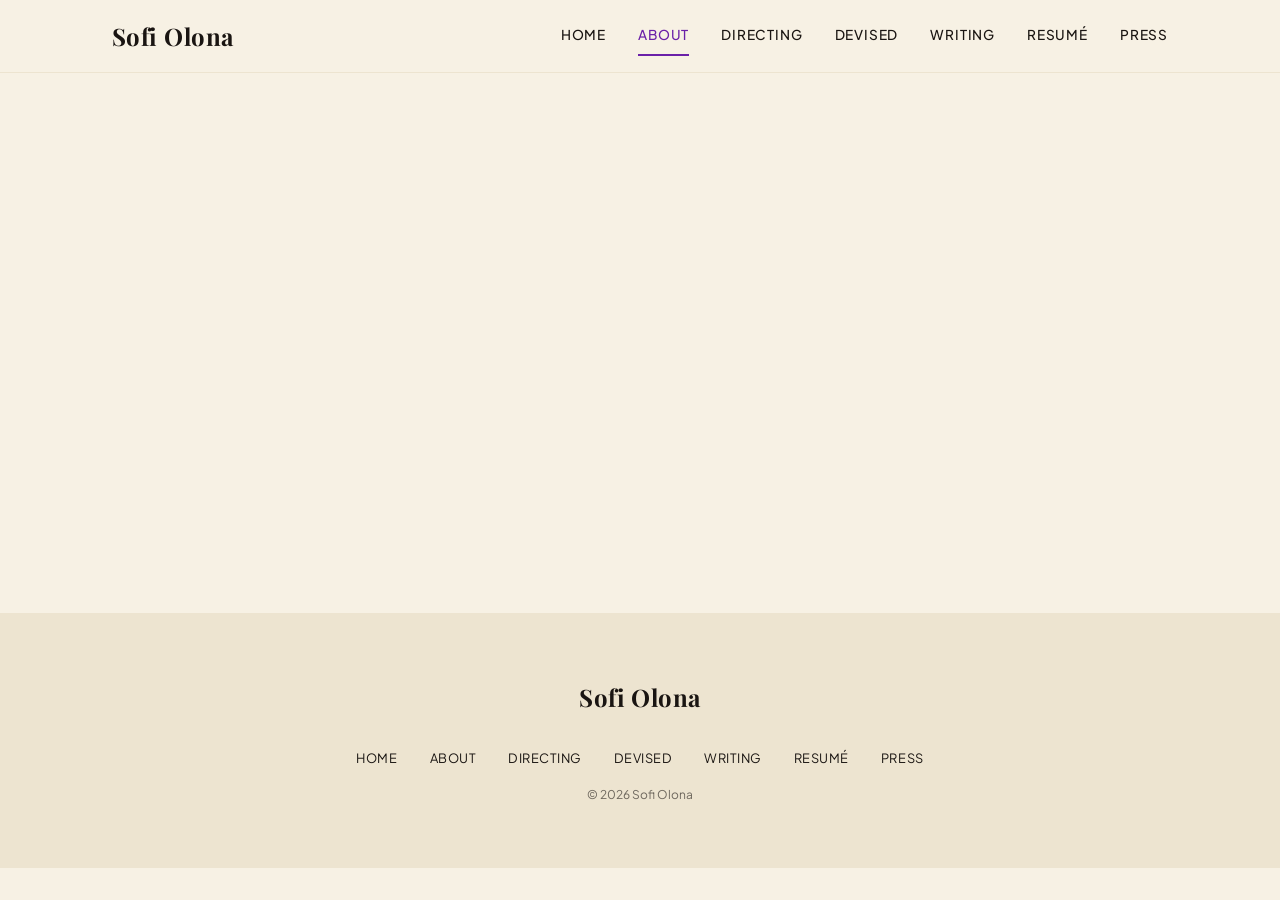
==== about.html @ acdb77c7 "Scaffold portfolio site structure Set up the multi-page architecture for the site: 7 nav pages (Home" ====
<!DOCTYPE html>
<html lang="en">
<head>
<meta charset="UTF-8">
<meta name="viewport" content="width=device-width, initial-scale=1.0">
<title>About — Sofi Olona</title>
<meta name="description" content="About Sofi Olona, theatre director.">
<link rel="preconnect" href="https://fonts.googleapis.com">
<link rel="preconnect" href="https://fonts.gstatic.com" crossorigin>
<link href="https://fonts.googleapis.com/css2?family=Playfair+Display:ital,wght@0,400;0,600;0,700;0,900;1,400&family=Plus+Jakarta+Sans:wght@300;400;500;600;700&display=swap" rel="stylesheet">
<link rel="stylesheet" href="css/variables.css">
<link rel="stylesheet" href="css/base.css">
<link rel="stylesheet" href="css/layout.css">
<link rel="stylesheet" href="css/components.css">
</head>
<body data-page="about">
<script>window.SITE_ROOT = './';</script>

<div id="site-header" data-include="partials/header.html"></div>

<main id="main-content" class="page page--about">
  <section class="about-content"></section>
</main>

<div id="site-footer" data-include="partials/footer.html"></div>

<script type="module" src="js/main.js"></script>
<script type="module" src="js/pages/about.js"></script>
</body>
</html>
---- css/variables.css ----
:root {
  --color-accent: #6B21A8;
  --color-accent-dark: #4C1580;
  --color-accent-light: #8B44C7;
  --color-cream: #F7F1E4;
  --color-cream-dim: #EDE4D0;
  --color-ink: #1A1512;
  --color-black: #0A0A0A;
  --color-black-soft: #141414;

  --font-header: 'Playfair Display', Georgia, serif;
  --font-body: 'Plus Jakarta Sans', -apple-system, BlinkMacSystemFont, sans-serif;

  --content-width: 1120px;

  --space-3xs: 0.25rem;
  --space-2xs: 0.5rem;
  --space-xs: 0.75rem;
  --space-sm: 1rem;
  --space-md: 2rem;
  --space-lg: 4rem;
  --space-xl: 6rem;

  --radius-sm: 4px;
  --radius-md: 8px;

  --transition-base: 200ms ease;
}
---- css/base.css ----
*,
*::before,
*::after {
  box-sizing: border-box;
}

html {
  scroll-behavior: smooth;
}

body {
  margin: 0;
  font-family: var(--font-body);
  font-size: 16px;
  background: var(--color-cream);
  color: var(--color-ink);
  line-height: 1.6;
}

h1, h2, h3, h4, h5 {
  font-family: var(--font-header);
  font-weight: 700;
  line-height: 1.2;
  margin: 0 0 var(--space-sm);
}

p {
  margin: 0 0 var(--space-sm);
}

a {
  color: inherit;
  text-decoration: none;
}

img {
  max-width: 100%;
  display: block;
}

button {
  font-family: inherit;
  cursor: pointer;
}

ul, ol {
  margin: 0;
  padding: 0;
  list-style: none;
}
---- css/layout.css ----
.site-header {
  background: var(--color-cream);
  border-bottom: 1px solid var(--color-cream-dim);
  position: sticky;
  top: 0;
  z-index: 100;
}

.site-header__inner {
  max-width: var(--content-width);
  margin: 0 auto;
  display: flex;
  align-items: center;
  justify-content: space-between;
  padding: var(--space-sm) var(--space-md);
}

.site-nav {
  display: flex;
  align-items: center;
  gap: var(--space-md);
}

.nav-toggle {
  display: none;
}

main.page {
  max-width: var(--content-width);
  margin: 0 auto;
  padding: var(--space-lg) var(--space-md);
  min-height: 60vh;
}

.site-footer {
  background: var(--color-cream-dim);
  border-top: 1px solid var(--color-cream-dim);
}

.site-footer__inner {
  max-width: var(--content-width);
  margin: 0 auto;
  padding: var(--space-lg) var(--space-md);
  display: flex;
  flex-direction: column;
  align-items: center;
  gap: var(--space-sm);
  text-align: center;
}

.site-footer__nav {
  display: flex;
  flex-wrap: wrap;
  justify-content: center;
  gap: var(--space-sm) var(--space-md);
}

@media (max-width: 720px) {
  .nav-toggle {
    display: inline-flex;
    flex-direction: column;
    gap: 4px;
    background: none;
    border: none;
    padding: var(--space-2xs);
  }

  .site-nav {
    display: none;
    position: absolute;
    top: 100%;
    left: 0;
    right: 0;
    flex-direction: column;
    align-items: flex-start;
    gap: 0;
    background: var(--color-cream);
    border-bottom: 1px solid var(--color-cream-dim);
    padding: var(--space-sm) var(--space-md);
  }

  .site-nav.is-open {
    display: flex;
  }
}
---- css/components.css ----
.site-logo {
  font-family: var(--font-header);
  font-size: 1.5rem;
  font-weight: 700;
  letter-spacing: 0.02em;
  color: var(--color-ink);
}

.site-nav a {
  font-size: 0.85rem;
  font-weight: 500;
  letter-spacing: 0.06em;
  text-transform: uppercase;
  padding: var(--space-2xs) 0;
  border-bottom: 2px solid transparent;
  transition: border-color var(--transition-base), color var(--transition-base);
}

.site-nav a:hover,
.site-nav a.is-active {
  color: var(--color-accent);
  border-color: var(--color-accent);
}

.site-footer__nav a {
  font-size: 0.8rem;
  letter-spacing: 0.04em;
  text-transform: uppercase;
  color: var(--color-ink);
}

.site-footer__nav a:hover {
  color: var(--color-accent);
}

.site-footer__meta {
  font-size: 0.75rem;
  color: var(--color-ink);
  opacity: 0.6;
  margin: 0;
}

.nav-toggle span {
  display: block;
  width: 22px;
  height: 2px;
  background: var(--color-ink);
}

.btn {
  display: inline-block;
  padding: var(--space-xs) var(--space-md);
  border: 1px solid var(--color-accent);
  border-radius: var(--radius-sm);
  color: var(--color-accent);
  font-size: 0.85rem;
  letter-spacing: 0.04em;
  text-transform: uppercase;
  transition: background var(--transition-base), color var(--transition-base);
}

.btn:hover {
  background: var(--color-accent);
  color: var(--color-cream);
}

.btn--solid {
  background: var(--color-accent);
  color: var(--color-cream);
}

.btn--solid:hover {
  background: var(--color-accent-dark);
}

.work-grid {
  display: grid;
  grid-template-columns: repeat(auto-fit, minmax(280px, 1fr));
  gap: var(--space-md);
}

.work-card {
  display: block;
  border: 1px solid var(--color-cream-dim);
  border-radius: var(--radius-md);
  overflow: hidden;
}

.work-card__title {
  font-family: var(--font-header);
  margin: 0;
}
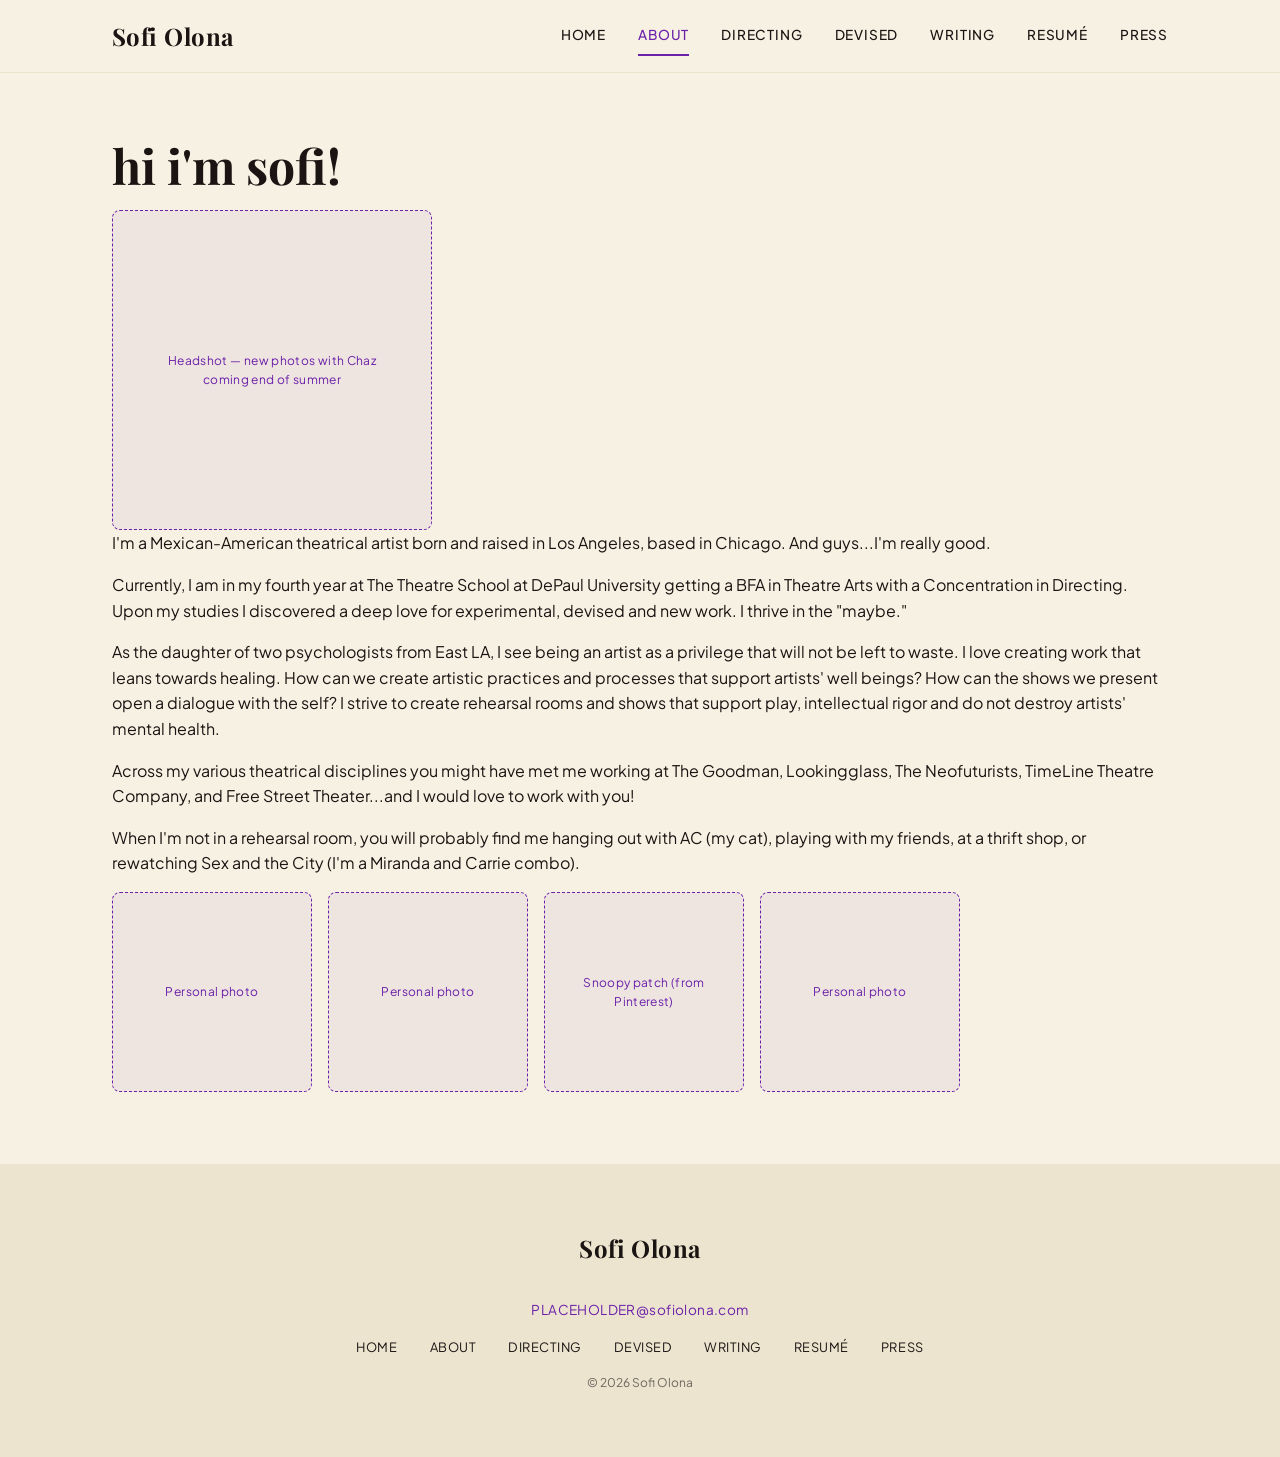
==== commit c8a2de5a: "Add site content from provided copy Fill in real text across all pages: home tagline, about bio, dir" ====
--- a/about.html
+++ b/about.html
@@ -19,7 +19,30 @@
 <div id="site-header" data-include="partials/header.html"></div>
 
 <main id="main-content" class="page page--about">
-  <section class="about-content"></section>
+  <section class="about-content">
+    <h1 class="page-title">hi i'm sofi!</h1>
+
+    <div class="placeholder-box" style="min-height: 320px; max-width: 320px;">
+      Headshot — new photos with Chaz coming end of summer
+    </div>
+
+    <p>I'm a Mexican-American theatrical artist born and raised in Los Angeles, based in Chicago. And guys...I'm really good.</p>
+
+    <p>Currently, I am in my fourth year at The Theatre School at DePaul University getting a BFA in Theatre Arts with a Concentration in Directing. Upon my studies I discovered a deep love for experimental, devised and new work. I thrive in the "maybe."</p>
+
+    <p>As the daughter of two psychologists from East LA, I see being an artist as a privilege that will not be left to waste. I love creating work that leans towards healing. How can we create artistic practices and processes that support artists' well beings? How can the shows we present open a dialogue with the self? I strive to create rehearsal rooms and shows that support play, intellectual rigor and do not destroy artists' mental health.</p>
+
+    <p>Across my various theatrical disciplines you might have met me working at The Goodman, Lookingglass, The Neofuturists, TimeLine Theatre Company, and Free Street Theater...and I would love to work with you!</p>
+
+    <p>When I'm not in a rehearsal room, you will probably find me hanging out with AC (my cat), playing with my friends, at a thrift shop, or rewatching Sex and the City (I'm a Miranda and Carrie combo).</p>
+
+    <div class="photo-strip">
+      <div class="placeholder-box">Personal photo</div>
+      <div class="placeholder-box">Personal photo</div>
+      <div class="placeholder-box">Snoopy patch (from Pinterest)</div>
+      <div class="placeholder-box">Personal photo</div>
+    </div>
+  </section>
 </main>
 
 <div id="site-footer" data-include="partials/footer.html"></div>
--- a/css/components.css
+++ b/css/components.css
@@ -90,3 +90,152 @@
   font-family: var(--font-header);
   margin: 0;
 }
+
+.site-footer__email {
+  font-size: 0.85rem;
+  letter-spacing: 0.03em;
+  color: var(--color-accent);
+}
+
+.site-footer__email:hover {
+  color: var(--color-accent-dark);
+}
+
+.page-title {
+  font-size: clamp(2rem, 5vw, 3rem);
+}
+
+.page-subhead {
+  font-size: 0.85rem;
+  font-weight: 600;
+  letter-spacing: 0.08em;
+  text-transform: uppercase;
+  color: var(--color-accent);
+  margin: var(--space-lg) 0 var(--space-md);
+}
+
+.page-subhead:first-of-type {
+  margin-top: var(--space-md);
+}
+
+.placeholder-box {
+  display: flex;
+  align-items: center;
+  justify-content: center;
+  text-align: center;
+  border: 1px dashed var(--color-accent);
+  border-radius: var(--radius-md);
+  color: var(--color-accent);
+  background: rgba(107, 33, 168, 0.06);
+  font-size: 0.75rem;
+  letter-spacing: 0.03em;
+  padding: var(--space-md);
+  min-height: 220px;
+}
+
+.photo-strip {
+  display: flex;
+  gap: var(--space-sm);
+  overflow-x: auto;
+  padding-bottom: var(--space-2xs);
+}
+
+.photo-strip .placeholder-box {
+  flex: 0 0 200px;
+  min-height: 200px;
+}
+
+.carousel {
+  display: flex;
+  gap: var(--space-sm);
+  overflow-x: auto;
+  padding-bottom: var(--space-2xs);
+  margin-top: var(--space-sm);
+}
+
+.carousel .placeholder-box {
+  flex: 0 0 260px;
+  min-height: 160px;
+}
+
+.entry-list {
+  display: flex;
+  flex-direction: column;
+  gap: var(--space-lg);
+}
+
+.entry {
+  display: grid;
+  grid-template-columns: minmax(180px, 260px) 1fr;
+  gap: var(--space-md);
+}
+
+@media (max-width: 640px) {
+  .entry {
+    grid-template-columns: 1fr;
+  }
+}
+
+.entry--stacked {
+  display: block;
+}
+
+.entry--stacked .entry__title {
+  margin-top: var(--space-sm);
+}
+
+.entry__title {
+  font-family: var(--font-header);
+  font-size: 1.25rem;
+  margin: 0 0 var(--space-3xs);
+}
+
+.entry__meta {
+  font-size: 0.8rem;
+  letter-spacing: 0.04em;
+  text-transform: uppercase;
+  color: var(--color-accent);
+  margin: 0 0 var(--space-2xs);
+}
+
+.entry__credits {
+  margin: var(--space-sm) 0 0;
+  font-size: 0.9rem;
+  line-height: 1.7;
+}
+
+.work-card__link {
+  display: block;
+}
+
+.work-card__link:hover .work-card__title {
+  color: var(--color-accent);
+}
+
+.quote {
+  font-style: italic;
+  margin: 0 0 var(--space-xs);
+}
+
+.hero {
+  padding: var(--space-xl) 0;
+  text-align: center;
+}
+
+.hero__tagline {
+  font-family: var(--font-header);
+  font-style: italic;
+  font-size: 1.25rem;
+  max-width: 32rem;
+  margin: 0 auto;
+}
+
+.quote cite {
+  display: block;
+  font-style: normal;
+  font-size: 0.8rem;
+  letter-spacing: 0.04em;
+  text-transform: uppercase;
+  color: var(--color-accent);
+  margin-top: var(--space-3xs);
+}
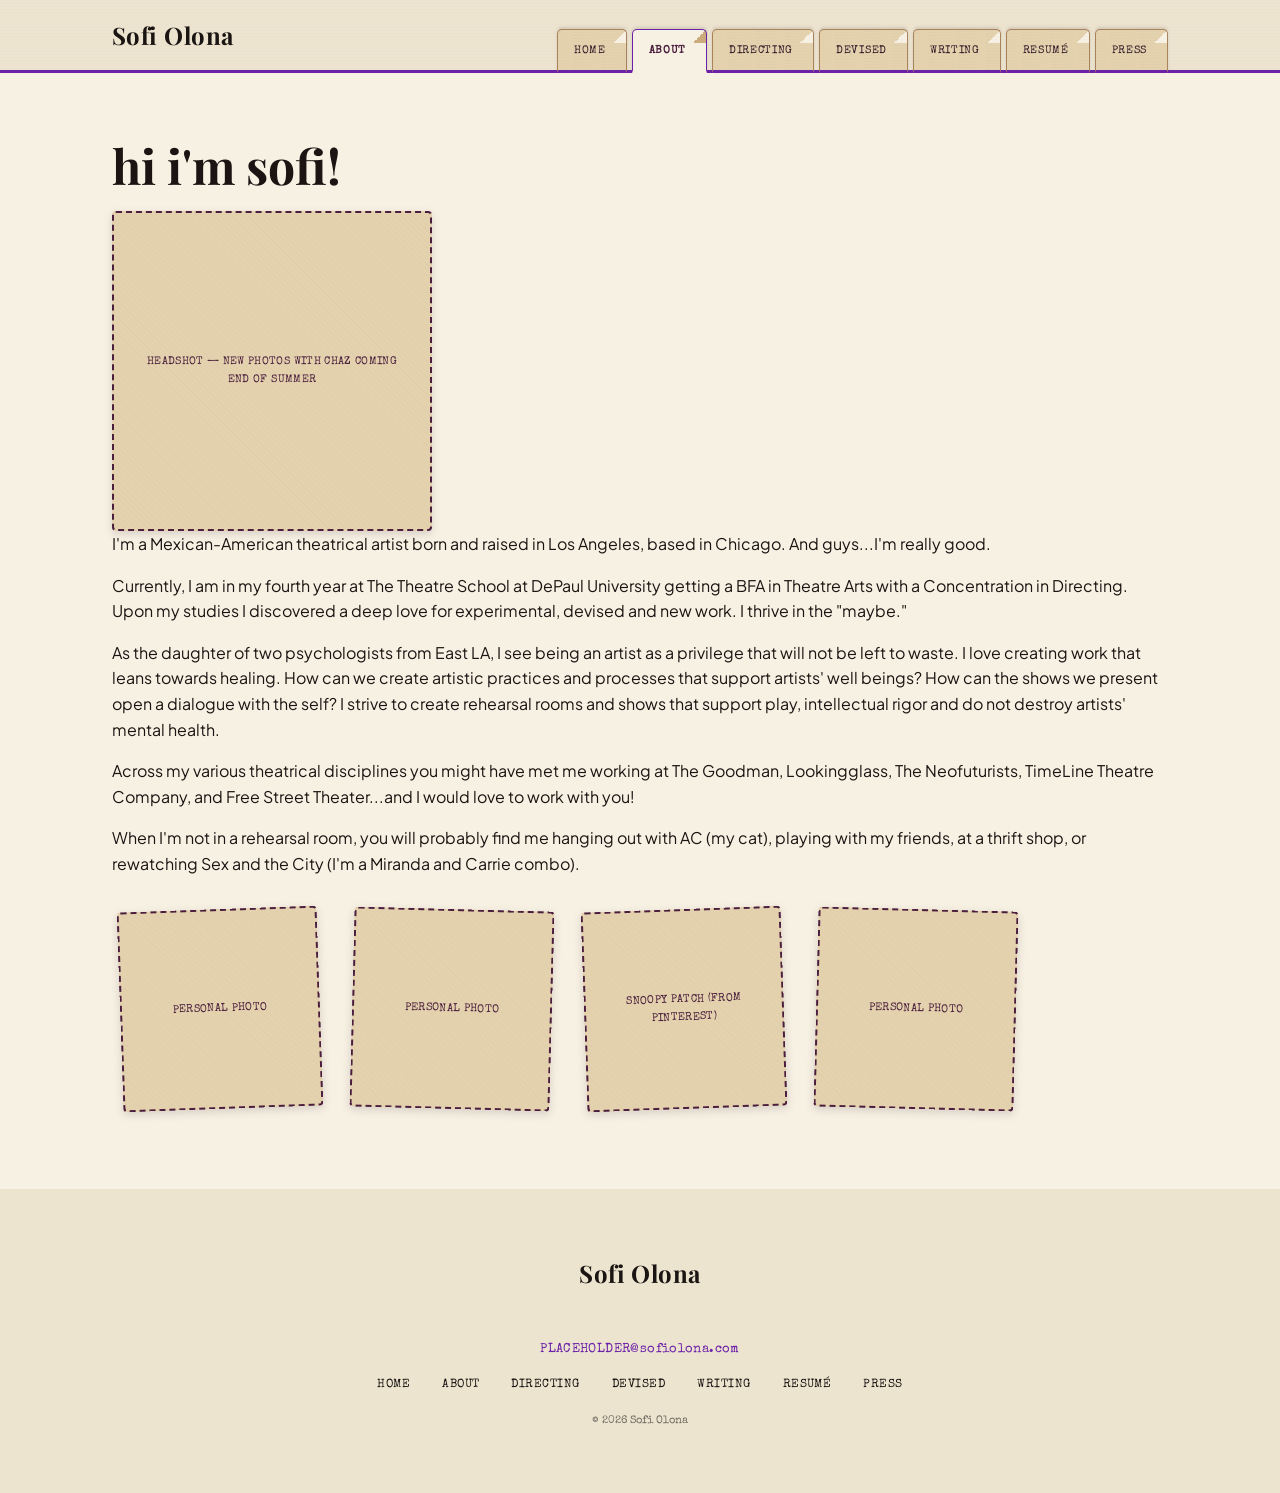
==== commit e7d3405d: "Restyle folder tabs and photo slots after Pinterest reference Rework the nav tabs into real folder t" ====
--- a/about.html
+++ b/about.html
@@ -7,7 +7,7 @@
 <meta name="description" content="About Sofi Olona, theatre director.">
 <link rel="preconnect" href="https://fonts.googleapis.com">
 <link rel="preconnect" href="https://fonts.gstatic.com" crossorigin>
-<link href="https://fonts.googleapis.com/css2?family=Playfair+Display:ital,wght@0,400;0,600;0,700;0,900;1,400&family=Plus+Jakarta+Sans:wght@300;400;500;600;700&display=swap" rel="stylesheet">
+<link href="https://fonts.googleapis.com/css2?family=Playfair+Display:ital,wght@0,400;0,600;0,700;0,900;1,400&family=Plus+Jakarta+Sans:wght@300;400;500;600;700&family=Special+Elite&display=swap" rel="stylesheet">
 <link rel="stylesheet" href="css/variables.css">
 <link rel="stylesheet" href="css/base.css">
 <link rel="stylesheet" href="css/layout.css">
--- a/css/variables.css
+++ b/css/variables.css
@@ -8,8 +8,15 @@
   --color-black: #0A0A0A;
   --color-black-soft: #141414;
 
+  --color-kraft: #CBAB7C;
+  --color-kraft-light: #E4D2AE;
+  --color-kraft-dark: #A8825A;
+  --color-blackberry: #4A1E3C;
+  --color-plum-ink: #2E1524;
+
   --font-header: 'Playfair Display', Georgia, serif;
   --font-body: 'Plus Jakarta Sans', -apple-system, BlinkMacSystemFont, sans-serif;
+  --font-typewriter: 'Special Elite', 'Courier New', monospace;
 
   --content-width: 1120px;
 
--- a/css/base.css
+++ b/css/base.css
@@ -9,10 +9,11 @@
 }
 
 body {
+  --page-bg: var(--color-cream);
   margin: 0;
   font-family: var(--font-body);
   font-size: 16px;
-  background: var(--color-cream);
+  background: var(--page-bg);
   color: var(--color-ink);
   line-height: 1.6;
 }
--- a/css/layout.css
+++ b/css/layout.css
@@ -1,6 +1,7 @@
 .site-header {
-  background: var(--color-cream);
-  border-bottom: 1px solid var(--color-cream-dim);
+  background-color: var(--color-cream-dim);
+  background-image: repeating-linear-gradient(180deg, rgba(74, 30, 60, 0.025) 0px, transparent 1px, transparent 3px);
+  border-bottom: 3px solid var(--color-accent);
   position: sticky;
   top: 0;
   z-index: 100;
@@ -10,15 +11,19 @@
   max-width: var(--content-width);
   margin: 0 auto;
   display: flex;
-  align-items: center;
+  align-items: flex-end;
   justify-content: space-between;
-  padding: var(--space-sm) var(--space-md);
+  padding: var(--space-sm) var(--space-md) 0;
+}
+
+.site-logo {
+  padding-bottom: var(--space-sm);
 }
 
 .site-nav {
   display: flex;
-  align-items: center;
-  gap: var(--space-md);
+  align-items: flex-end;
+  gap: 5px;
 }
 
 .nav-toggle {
@@ -63,6 +68,7 @@
     background: none;
     border: none;
     padding: var(--space-2xs);
+    margin-bottom: var(--space-sm);
   }
 
   .site-nav {
@@ -72,10 +78,10 @@
     left: 0;
     right: 0;
     flex-direction: column;
-    align-items: flex-start;
+    align-items: stretch;
     gap: 0;
-    background: var(--color-cream);
-    border-bottom: 1px solid var(--color-cream-dim);
+    background: var(--color-cream-dim);
+    border-bottom: 3px solid var(--color-accent);
     padding: var(--space-sm) var(--space-md);
   }
 
--- a/css/components.css
+++ b/css/components.css
@@ -7,23 +7,62 @@
 }
 
 .site-nav a {
-  font-size: 0.85rem;
-  font-weight: 500;
+  position: relative;
+  font-family: var(--font-typewriter);
+  font-size: 0.7rem;
   letter-spacing: 0.06em;
   text-transform: uppercase;
-  padding: var(--space-2xs) 0;
-  border-bottom: 2px solid transparent;
-  transition: border-color var(--transition-base), color var(--transition-base);
-}
-
-.site-nav a:hover,
+  padding: 12px 20px 10px 16px;
+  background-color: var(--color-kraft-light);
+  background-image:
+    repeating-linear-gradient(178deg, rgba(74, 30, 60, 0.03) 0px, transparent 1px, transparent 3px),
+    linear-gradient(135deg, transparent 50%, var(--page-bg) 50%);
+  background-size: 100% 100%, 13px 13px;
+  background-position: 0 0, top right;
+  background-repeat: repeat, no-repeat;
+  color: var(--color-plum-ink);
+  border: 1px solid var(--color-kraft-dark);
+  border-bottom: 3px solid var(--color-accent);
+  border-radius: 5px 5px 0 0;
+  margin-bottom: -3px;
+  box-shadow: 0 -2px 3px rgba(46, 21, 36, 0.12);
+  transition: background-color var(--transition-base), color var(--transition-base);
+}
+
+.site-nav a:hover {
+  background-color: var(--color-accent);
+  color: var(--color-cream);
+  z-index: 1;
+}
+
 .site-nav a.is-active {
-  color: var(--color-accent);
+  background-color: var(--page-bg);
+  background-image: linear-gradient(135deg, transparent 50%, var(--color-kraft) 50%);
+  background-size: 13px 13px;
+  background-position: top right;
+  background-repeat: no-repeat;
+  color: var(--color-blackberry);
+  font-weight: 700;
   border-color: var(--color-accent);
+  border-bottom-color: var(--page-bg);
+  z-index: 2;
+}
+
+@media (max-width: 720px) {
+  .site-nav a {
+    margin-bottom: 4px;
+    border-radius: var(--radius-sm);
+    border-bottom: 1px solid var(--color-kraft-dark);
+  }
+
+  .site-nav a.is-active {
+    border-bottom: 1px solid var(--color-accent);
+  }
 }
 
 .site-footer__nav a {
-  font-size: 0.8rem;
+  font-family: var(--font-typewriter);
+  font-size: 0.75rem;
   letter-spacing: 0.04em;
   text-transform: uppercase;
   color: var(--color-ink);
@@ -34,7 +73,8 @@
 }
 
 .site-footer__meta {
-  font-size: 0.75rem;
+  font-family: var(--font-typewriter);
+  font-size: 0.7rem;
   color: var(--color-ink);
   opacity: 0.6;
   margin: 0;
@@ -92,7 +132,8 @@
 }
 
 .site-footer__email {
-  font-size: 0.85rem;
+  font-family: var(--font-typewriter);
+  font-size: 0.8rem;
   letter-spacing: 0.03em;
   color: var(--color-accent);
 }
@@ -106,8 +147,9 @@
 }
 
 .page-subhead {
-  font-size: 0.85rem;
-  font-weight: 600;
+  font-family: var(--font-typewriter);
+  font-size: 0.8rem;
+  font-weight: 400;
   letter-spacing: 0.08em;
   text-transform: uppercase;
   color: var(--color-accent);
@@ -123,11 +165,15 @@
   align-items: center;
   justify-content: center;
   text-align: center;
-  border: 1px dashed var(--color-accent);
-  border-radius: var(--radius-md);
-  color: var(--color-accent);
-  background: rgba(107, 33, 168, 0.06);
-  font-size: 0.75rem;
+  font-family: var(--font-typewriter);
+  border: 2px dashed var(--color-blackberry);
+  border-radius: var(--radius-sm);
+  color: var(--color-blackberry);
+  background-color: var(--color-kraft-light);
+  background-image: repeating-linear-gradient(45deg, rgba(46, 21, 36, 0.03) 0px, transparent 1px, transparent 4px);
+  box-shadow: 0 3px 8px rgba(46, 21, 36, 0.15);
+  font-size: 0.7rem;
+  text-transform: uppercase;
   letter-spacing: 0.03em;
   padding: var(--space-md);
   min-height: 220px;
@@ -135,9 +181,9 @@
 
 .photo-strip {
   display: flex;
-  gap: var(--space-sm);
+  gap: var(--space-md);
   overflow-x: auto;
-  padding-bottom: var(--space-2xs);
+  padding: var(--space-sm) var(--space-2xs);
 }
 
 .photo-strip .placeholder-box {
@@ -145,17 +191,33 @@
   min-height: 200px;
 }
 
+.photo-strip .placeholder-box:nth-child(odd) {
+  transform: rotate(-2deg);
+}
+
+.photo-strip .placeholder-box:nth-child(even) {
+  transform: rotate(1.5deg);
+}
+
 .carousel {
   display: flex;
-  gap: var(--space-sm);
+  gap: var(--space-md);
   overflow-x: auto;
-  padding-bottom: var(--space-2xs);
+  padding: var(--space-sm) var(--space-2xs);
   margin-top: var(--space-sm);
 }
 
 .carousel .placeholder-box {
   flex: 0 0 260px;
   min-height: 160px;
+}
+
+.carousel .placeholder-box:nth-child(odd) {
+  transform: rotate(-1.5deg);
+}
+
+.carousel .placeholder-box:nth-child(even) {
+  transform: rotate(1deg);
 }
 
 .entry-list {
@@ -191,8 +253,9 @@
 }
 
 .entry__meta {
-  font-size: 0.8rem;
-  letter-spacing: 0.04em;
+  font-family: var(--font-typewriter);
+  font-size: 0.75rem;
+  letter-spacing: 0.03em;
   text-transform: uppercase;
   color: var(--color-accent);
   margin: 0 0 var(--space-2xs);
@@ -232,9 +295,10 @@
 
 .quote cite {
   display: block;
+  font-family: var(--font-typewriter);
   font-style: normal;
-  font-size: 0.8rem;
-  letter-spacing: 0.04em;
+  font-size: 0.75rem;
+  letter-spacing: 0.03em;
   text-transform: uppercase;
   color: var(--color-accent);
   margin-top: var(--space-3xs);
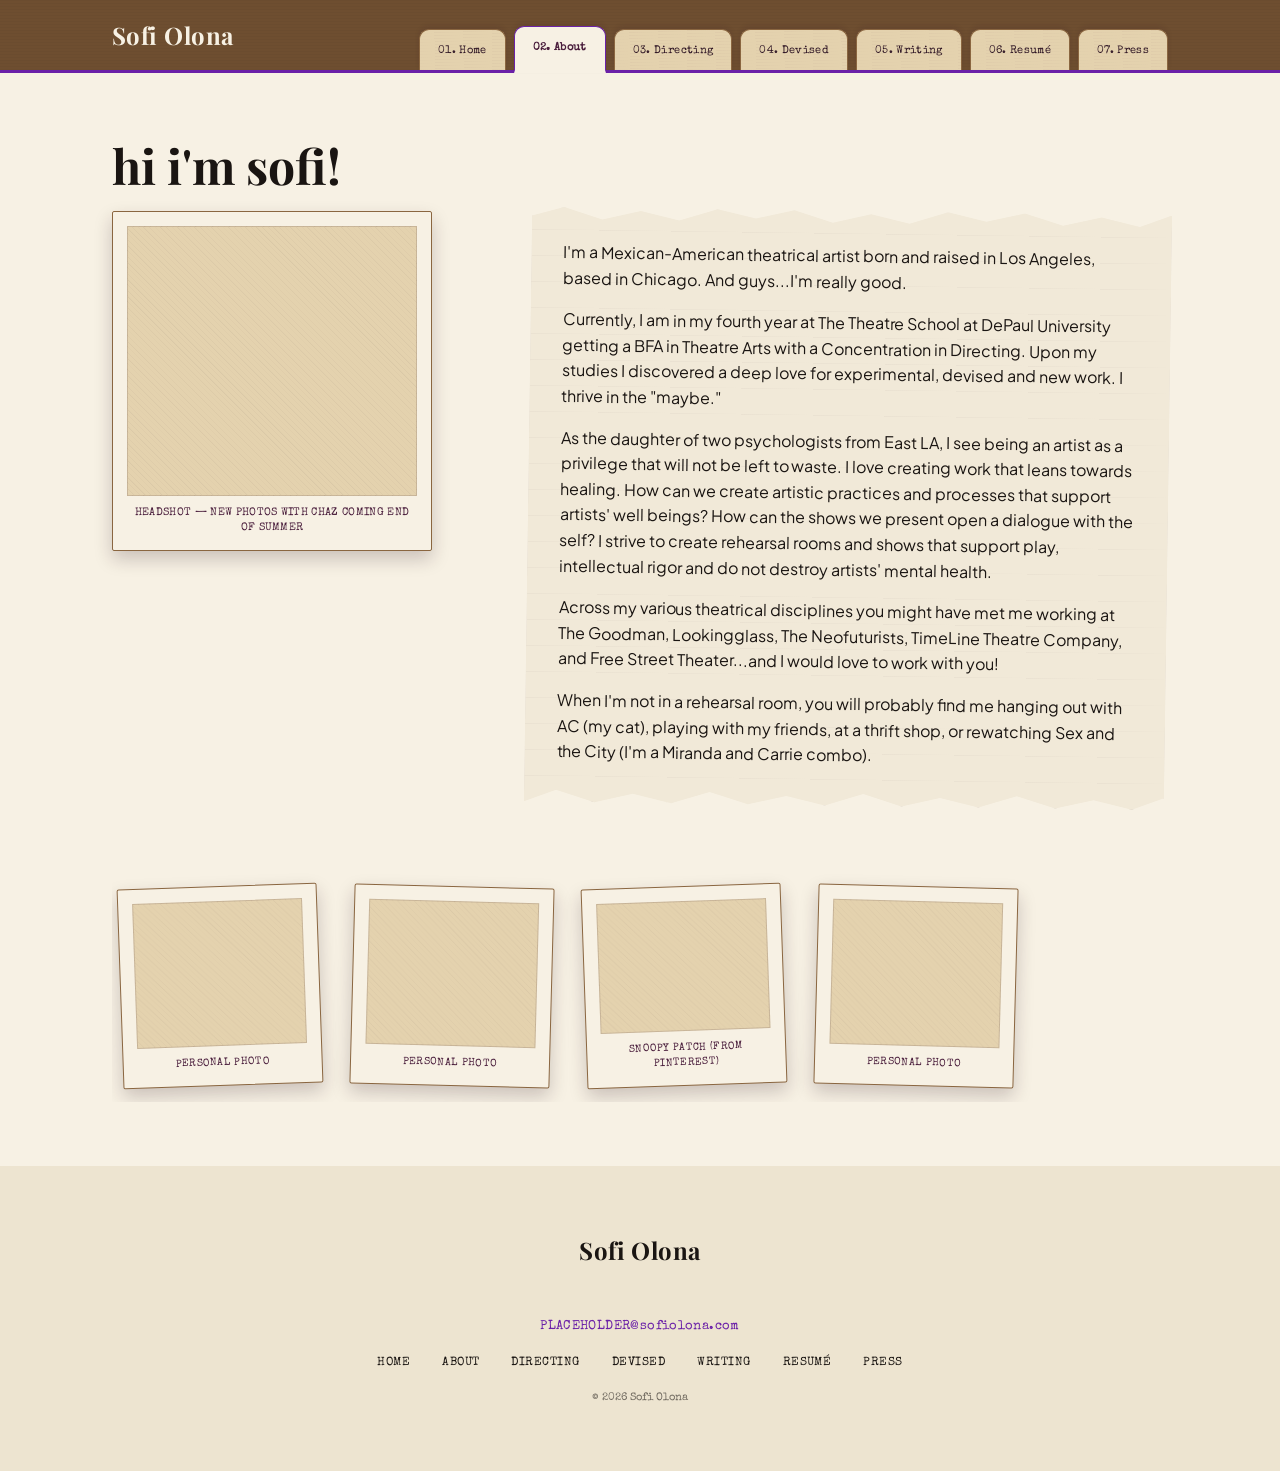
==== commit 772485b2: "Rebuild as an actual scrapbook: cover page + torn-paper inner pages Nav tabs get numbered labels (01" ====
--- a/about.html
+++ b/about.html
@@ -22,19 +22,20 @@
   <section class="about-content">
     <h1 class="page-title">hi i'm sofi!</h1>
 
-    <div class="placeholder-box" style="min-height: 320px; max-width: 320px;">
-      Headshot — new photos with Chaz coming end of summer
+    <div class="about-intro">
+      <div class="placeholder-box about-intro__photo">Headshot — new photos with Chaz coming end of summer</div>
+      <div class="paper-card paper-card--tilt-right about-intro__bio">
+        <p>I'm a Mexican-American theatrical artist born and raised in Los Angeles, based in Chicago. And guys...I'm really good.</p>
+
+        <p>Currently, I am in my fourth year at The Theatre School at DePaul University getting a BFA in Theatre Arts with a Concentration in Directing. Upon my studies I discovered a deep love for experimental, devised and new work. I thrive in the "maybe."</p>
+
+        <p>As the daughter of two psychologists from East LA, I see being an artist as a privilege that will not be left to waste. I love creating work that leans towards healing. How can we create artistic practices and processes that support artists' well beings? How can the shows we present open a dialogue with the self? I strive to create rehearsal rooms and shows that support play, intellectual rigor and do not destroy artists' mental health.</p>
+
+        <p>Across my various theatrical disciplines you might have met me working at The Goodman, Lookingglass, The Neofuturists, TimeLine Theatre Company, and Free Street Theater...and I would love to work with you!</p>
+
+        <p>When I'm not in a rehearsal room, you will probably find me hanging out with AC (my cat), playing with my friends, at a thrift shop, or rewatching Sex and the City (I'm a Miranda and Carrie combo).</p>
+      </div>
     </div>
-
-    <p>I'm a Mexican-American theatrical artist born and raised in Los Angeles, based in Chicago. And guys...I'm really good.</p>
-
-    <p>Currently, I am in my fourth year at The Theatre School at DePaul University getting a BFA in Theatre Arts with a Concentration in Directing. Upon my studies I discovered a deep love for experimental, devised and new work. I thrive in the "maybe."</p>
-
-    <p>As the daughter of two psychologists from East LA, I see being an artist as a privilege that will not be left to waste. I love creating work that leans towards healing. How can we create artistic practices and processes that support artists' well beings? How can the shows we present open a dialogue with the self? I strive to create rehearsal rooms and shows that support play, intellectual rigor and do not destroy artists' mental health.</p>
-
-    <p>Across my various theatrical disciplines you might have met me working at The Goodman, Lookingglass, The Neofuturists, TimeLine Theatre Company, and Free Street Theater...and I would love to work with you!</p>
-
-    <p>When I'm not in a rehearsal room, you will probably find me hanging out with AC (my cat), playing with my friends, at a thrift shop, or rewatching Sex and the City (I'm a Miranda and Carrie combo).</p>
 
     <div class="photo-strip">
       <div class="placeholder-box">Personal photo</div>
--- a/css/variables.css
+++ b/css/variables.css
@@ -8,11 +8,14 @@
   --color-black: #0A0A0A;
   --color-black-soft: #141414;
 
-  --color-kraft: #CBAB7C;
+  --color-kraft: #C3A06C;
   --color-kraft-light: #E4D2AE;
-  --color-kraft-dark: #A8825A;
+  --color-kraft-dark: #8A6640;
+  --color-kraft-spine: #6E4E30;
+  --color-paper: #F1E9D8;
   --color-blackberry: #4A1E3C;
   --color-plum-ink: #2E1524;
+  --color-tape: rgba(139, 68, 199, 0.4);
 
   --font-header: 'Playfair Display', Georgia, serif;
   --font-body: 'Plus Jakarta Sans', -apple-system, BlinkMacSystemFont, sans-serif;
--- a/css/layout.css
+++ b/css/layout.css
@@ -1,6 +1,6 @@
 .site-header {
-  background-color: var(--color-cream-dim);
-  background-image: repeating-linear-gradient(180deg, rgba(74, 30, 60, 0.025) 0px, transparent 1px, transparent 3px);
+  background-color: var(--color-kraft-spine);
+  background-image: repeating-linear-gradient(180deg, rgba(0, 0, 0, 0.06) 0px, transparent 1px, transparent 3px);
   border-bottom: 3px solid var(--color-accent);
   position: sticky;
   top: 0;
@@ -23,7 +23,7 @@
 .site-nav {
   display: flex;
   align-items: flex-end;
-  gap: 5px;
+  gap: 8px;
 }
 
 .nav-toggle {
@@ -80,7 +80,7 @@
     flex-direction: column;
     align-items: stretch;
     gap: 0;
-    background: var(--color-cream-dim);
+    background: var(--color-kraft-spine);
     border-bottom: 3px solid var(--color-accent);
     padding: var(--space-sm) var(--space-md);
   }
--- a/css/components.css
+++ b/css/components.css
@@ -3,6 +3,10 @@
   font-size: 1.5rem;
   font-weight: 700;
   letter-spacing: 0.02em;
+  color: var(--color-cream);
+}
+
+.site-footer .site-logo {
   color: var(--color-ink);
 }
 
@@ -10,41 +14,34 @@
   position: relative;
   font-family: var(--font-typewriter);
   font-size: 0.7rem;
-  letter-spacing: 0.06em;
-  text-transform: uppercase;
-  padding: 12px 20px 10px 16px;
+  letter-spacing: 0.03em;
+  padding: 12px 18px 10px;
   background-color: var(--color-kraft-light);
-  background-image:
-    repeating-linear-gradient(178deg, rgba(74, 30, 60, 0.03) 0px, transparent 1px, transparent 3px),
-    linear-gradient(135deg, transparent 50%, var(--page-bg) 50%);
-  background-size: 100% 100%, 13px 13px;
-  background-position: 0 0, top right;
-  background-repeat: repeat, no-repeat;
+  background-image: repeating-linear-gradient(178deg, rgba(74, 30, 60, 0.03) 0px, transparent 1px, transparent 3px);
   color: var(--color-plum-ink);
   border: 1px solid var(--color-kraft-dark);
-  border-bottom: 3px solid var(--color-accent);
-  border-radius: 5px 5px 0 0;
-  margin-bottom: -3px;
-  box-shadow: 0 -2px 3px rgba(46, 21, 36, 0.12);
-  transition: background-color var(--transition-base), color var(--transition-base);
+  border-bottom: none;
+  border-radius: 10px 10px 0 0;
+  box-shadow: 0 -3px 5px rgba(46, 21, 36, 0.1);
+  transition: background-color var(--transition-base), color var(--transition-base), transform var(--transition-base);
 }
 
 .site-nav a:hover {
   background-color: var(--color-accent);
   color: var(--color-cream);
+  transform: translateY(-2px);
   z-index: 1;
 }
 
 .site-nav a.is-active {
   background-color: var(--page-bg);
-  background-image: linear-gradient(135deg, transparent 50%, var(--color-kraft) 50%);
-  background-size: 13px 13px;
-  background-position: top right;
-  background-repeat: no-repeat;
+  background-image: none;
   color: var(--color-blackberry);
   font-weight: 700;
   border-color: var(--color-accent);
-  border-bottom-color: var(--page-bg);
+  border-bottom: 3px solid var(--page-bg);
+  margin-bottom: -3px;
+  padding-bottom: 13px;
   z-index: 2;
 }
 
@@ -52,11 +49,13 @@
   .site-nav a {
     margin-bottom: 4px;
     border-radius: var(--radius-sm);
-    border-bottom: 1px solid var(--color-kraft-dark);
+    border: 1px solid var(--color-kraft-dark);
   }
 
   .site-nav a.is-active {
-    border-bottom: 1px solid var(--color-accent);
+    border: 1px solid var(--color-accent);
+    margin-bottom: 4px;
+    padding-bottom: 10px;
   }
 }
 
@@ -84,7 +83,7 @@
   display: block;
   width: 22px;
   height: 2px;
-  background: var(--color-ink);
+  background: var(--color-cream);
 }
 
 .btn {
@@ -162,21 +161,30 @@
 
 .placeholder-box {
   display: flex;
-  align-items: center;
-  justify-content: center;
+  flex-direction: column;
   text-align: center;
   font-family: var(--font-typewriter);
-  border: 2px dashed var(--color-blackberry);
-  border-radius: var(--radius-sm);
+  border: 1px solid var(--color-kraft-dark);
+  border-radius: 2px;
   color: var(--color-blackberry);
+  background-color: var(--color-cream);
+  box-shadow: 0 8px 18px rgba(46, 21, 36, 0.22);
+  font-size: 0.66rem;
+  line-height: 1.4;
+  text-transform: uppercase;
+  letter-spacing: 0.03em;
+  padding: 14px;
+  min-height: 220px;
+}
+
+.placeholder-box::before {
+  content: '';
+  display: block;
+  flex: 1 1 auto;
+  margin-bottom: 10px;
   background-color: var(--color-kraft-light);
-  background-image: repeating-linear-gradient(45deg, rgba(46, 21, 36, 0.03) 0px, transparent 1px, transparent 4px);
-  box-shadow: 0 3px 8px rgba(46, 21, 36, 0.15);
-  font-size: 0.7rem;
-  text-transform: uppercase;
-  letter-spacing: 0.03em;
-  padding: var(--space-md);
-  min-height: 220px;
+  background-image: repeating-linear-gradient(45deg, rgba(46, 21, 36, 0.05) 0px, transparent 1px, transparent 4px);
+  border: 1px solid rgba(46, 21, 36, 0.15);
 }
 
 .photo-strip {
@@ -282,15 +290,45 @@
 
 .hero {
   padding: var(--space-xl) 0;
-  text-align: center;
+}
+
+.hero--cover {
+  display: grid;
+  grid-template-columns: minmax(260px, 380px) 1fr;
+  align-items: center;
+  gap: var(--space-xl);
+}
+
+.hero__photo {
+  min-height: 420px;
+}
+
+.hero__card {
+  max-width: 420px;
+}
+
+.hero__name {
+  margin: 0 0 var(--space-sm);
 }
 
 .hero__tagline {
   font-family: var(--font-header);
   font-style: italic;
-  font-size: 1.25rem;
-  max-width: 32rem;
-  margin: 0 auto;
+  font-size: 1.15rem;
+  margin: 0;
+}
+
+@media (max-width: 720px) {
+  .hero--cover {
+    grid-template-columns: 1fr;
+    text-align: center;
+    gap: var(--space-lg);
+  }
+
+  .hero__card {
+    max-width: none;
+    margin: 0 auto;
+  }
 }
 
 .quote cite {
@@ -303,3 +341,60 @@
   color: var(--color-accent);
   margin-top: var(--space-3xs);
 }
+
+.paper-card {
+  position: relative;
+  background-color: var(--color-paper);
+  background-image: repeating-linear-gradient(0deg, rgba(46, 21, 36, 0.035) 0px, transparent 1px, transparent 26px);
+  padding: var(--space-md) var(--space-md) calc(var(--space-md) + 6px);
+  box-shadow: 0 6px 16px rgba(46, 21, 36, 0.18);
+  clip-path: polygon(
+    0% 1.5%, 5% 0%, 11% 2%, 17% 0.5%, 23% 2%, 29% 0%, 35% 1.5%, 41% 0%, 47% 2%,
+    53% 0.5%, 59% 2%, 65% 0%, 71% 1.5%, 77% 0%, 83% 2%, 89% 0.5%, 95% 2%, 100% 0%,
+    100% 98%, 95% 100%, 89% 98.5%, 83% 100%, 77% 98%, 71% 100%, 65% 98.5%, 59% 100%,
+    53% 98%, 47% 100%, 41% 98.5%, 35% 100%, 29% 98%, 23% 100%, 17% 98.5%, 11% 100%,
+    5% 98%, 0% 100%
+  );
+}
+
+.paper-card--tilt-left {
+  transform: rotate(-1deg);
+}
+
+.paper-card--tilt-right {
+  transform: rotate(0.8deg);
+}
+
+.about-intro {
+  display: grid;
+  grid-template-columns: minmax(220px, 320px) 1fr;
+  gap: var(--space-xl);
+  align-items: start;
+  margin-bottom: var(--space-lg);
+}
+
+.about-intro__photo {
+  min-height: 340px;
+}
+
+.about-intro__bio p:last-child {
+  margin-bottom: 0;
+}
+
+@media (max-width: 720px) {
+  .about-intro {
+    grid-template-columns: 1fr;
+  }
+}
+
+.paper-card--taped::after {
+  content: '';
+  position: absolute;
+  top: -14px;
+  left: 50%;
+  width: 70px;
+  height: 26px;
+  transform: translateX(-50%) rotate(-3deg);
+  background: linear-gradient(180deg, var(--color-tape), rgba(139, 68, 199, 0.2));
+  box-shadow: 0 1px 3px rgba(0, 0, 0, 0.2);
+}
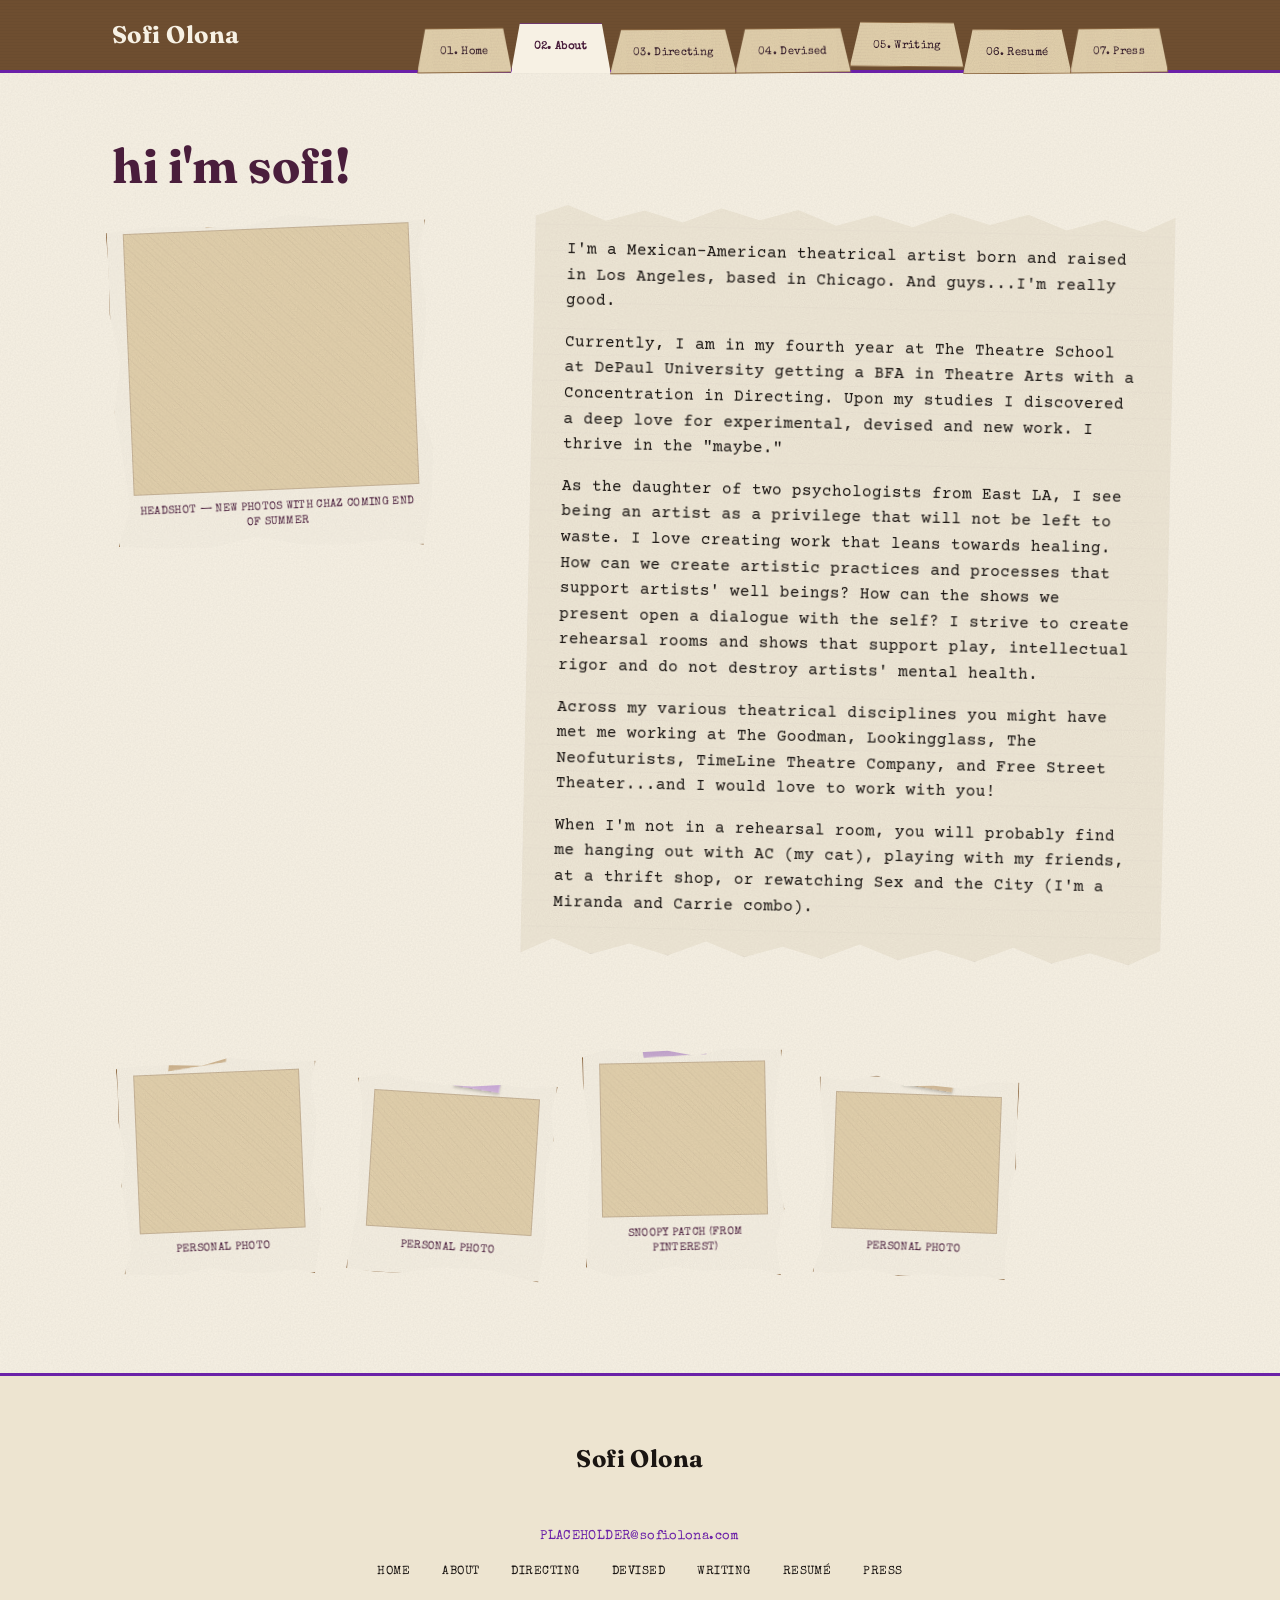
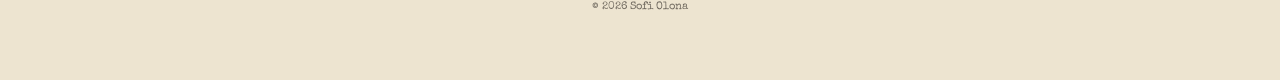
==== commit 2f194660: "Replace flat/templated design language with a genuinely handmade one Photo placeholders: irregular t" ====
--- a/about.html
+++ b/about.html
@@ -7,7 +7,7 @@
 <meta name="description" content="About Sofi Olona, theatre director.">
 <link rel="preconnect" href="https://fonts.googleapis.com">
 <link rel="preconnect" href="https://fonts.gstatic.com" crossorigin>
-<link href="https://fonts.googleapis.com/css2?family=Playfair+Display:ital,wght@0,400;0,600;0,700;0,900;1,400&family=Plus+Jakarta+Sans:wght@300;400;500;600;700&family=Special+Elite&display=swap" rel="stylesheet">
+<link href="https://fonts.googleapis.com/css2?family=Fraunces:ital,opsz,wght@0,9..144,300..900;1,9..144,300..900&family=Courier+Prime:wght@400;700&family=Special+Elite&display=swap" rel="stylesheet">
 <link rel="stylesheet" href="css/variables.css">
 <link rel="stylesheet" href="css/base.css">
 <link rel="stylesheet" href="css/layout.css">
--- a/css/variables.css
+++ b/css/variables.css
@@ -15,11 +15,16 @@
   --color-paper: #F1E9D8;
   --color-blackberry: #4A1E3C;
   --color-plum-ink: #2E1524;
-  --color-tape: rgba(139, 68, 199, 0.4);
+  --color-tape: rgba(139, 68, 199, 0.55);
+  --color-tape-2: rgba(163, 116, 55, 0.7);
+  --color-tape-3: rgba(107, 33, 168, 0.5);
 
-  --font-header: 'Playfair Display', Georgia, serif;
-  --font-body: 'Plus Jakarta Sans', -apple-system, BlinkMacSystemFont, sans-serif;
+  --font-header: 'Fraunces', Georgia, serif;
+  --font-body: 'Courier Prime', 'Courier New', monospace;
   --font-typewriter: 'Special Elite', 'Courier New', monospace;
+
+  --grain-fine: url("data:image/svg+xml,%3Csvg xmlns='http://www.w3.org/2000/svg'%3E%3Cfilter id='n'%3E%3CfeTurbulence type='fractalNoise' baseFrequency='0.85' numOctaves='3' stitchTiles='stitch'/%3E%3CfeColorMatrix type='matrix' values='0 0 0 0 0 0 0 0 0 0 0 0 0 0 0 0 0 0 0.07 0'/%3E%3C/filter%3E%3Crect width='100%25' height='100%25' filter='url(%23n)'/%3E%3C/svg%3E");
+  --grain-coarse: url("data:image/svg+xml,%3Csvg xmlns='http://www.w3.org/2000/svg'%3E%3Cfilter id='n'%3E%3CfeTurbulence type='fractalNoise' baseFrequency='0.6' numOctaves='2' stitchTiles='stitch'/%3E%3CfeColorMatrix type='matrix' values='0 0 0 0 0 0 0 0 0 0 0 0 0 0 0 0 0 0 0.05 0'/%3E%3C/filter%3E%3Crect width='100%25' height='100%25' filter='url(%23n)'/%3E%3C/svg%3E");
 
   --content-width: 1120px;
 
--- a/css/base.css
+++ b/css/base.css
@@ -13,7 +13,8 @@
   margin: 0;
   font-family: var(--font-body);
   font-size: 16px;
-  background: var(--page-bg);
+  background-color: var(--page-bg);
+  background-image: var(--grain-coarse);
   color: var(--color-ink);
   line-height: 1.6;
 }
--- a/css/layout.css
+++ b/css/layout.css
@@ -39,7 +39,7 @@
 
 .site-footer {
   background: var(--color-cream-dim);
-  border-top: 1px solid var(--color-cream-dim);
+  border-top: 3px solid var(--color-accent);
 }
 
 .site-footer__inner {
--- a/css/components.css
+++ b/css/components.css
@@ -15,22 +15,40 @@
   font-family: var(--font-typewriter);
   font-size: 0.7rem;
   letter-spacing: 0.03em;
-  padding: 12px 18px 10px;
+  padding: 14px 22px 11px;
+  margin-right: -9px;
   background-color: var(--color-kraft-light);
-  background-image: repeating-linear-gradient(178deg, rgba(74, 30, 60, 0.03) 0px, transparent 1px, transparent 3px);
+  background-image: repeating-linear-gradient(178deg, rgba(74, 30, 60, 0.03) 0px, transparent 1px, transparent 3px), var(--grain-fine);
   color: var(--color-plum-ink);
   border: 1px solid var(--color-kraft-dark);
-  border-bottom: none;
-  border-radius: 10px 10px 0 0;
-  box-shadow: 0 -3px 5px rgba(46, 21, 36, 0.1);
-  transition: background-color var(--transition-base), color var(--transition-base), transform var(--transition-base);
+  clip-path: polygon(9% 0%, 91% 0%, 100% 100%, 0% 100%);
+  box-shadow: 0 -2px 4px rgba(46, 21, 36, 0.18);
+  transition: background-color var(--transition-base), color var(--transition-base);
+}
+
+.site-nav a:last-child {
+  margin-right: 0;
+}
+
+.site-nav a:nth-of-type(3n+1) {
+  transform: translateY(3px) rotate(-0.6deg);
+  z-index: 1;
+}
+
+.site-nav a:nth-of-type(3n+2) {
+  transform: translateY(-3px) rotate(0.5deg);
+  z-index: 3;
+}
+
+.site-nav a:nth-of-type(3n) {
+  transform: translateY(4px) rotate(-0.3deg);
+  z-index: 2;
 }
 
 .site-nav a:hover {
   background-color: var(--color-accent);
   color: var(--color-cream);
-  transform: translateY(-2px);
-  z-index: 1;
+  z-index: 5;
 }
 
 .site-nav a.is-active {
@@ -41,15 +59,18 @@
   border-color: var(--color-accent);
   border-bottom: 3px solid var(--page-bg);
   margin-bottom: -3px;
-  padding-bottom: 13px;
-  z-index: 2;
+  padding-bottom: 14px;
+  transform: translateY(0) rotate(0deg);
+  z-index: 6;
 }
 
 @media (max-width: 720px) {
   .site-nav a {
-    margin-bottom: 4px;
+    clip-path: none;
+    margin: 0 0 4px;
     border-radius: var(--radius-sm);
     border: 1px solid var(--color-kraft-dark);
+    transform: none !important;
   }
 
   .site-nav a.is-active {
@@ -120,14 +141,28 @@
 
 .work-card {
   display: block;
-  border: 1px solid var(--color-cream-dim);
-  border-radius: var(--radius-md);
-  overflow: hidden;
+  background-color: var(--color-paper);
+  background-image: var(--grain-fine);
+  border: 1px solid var(--color-kraft-dark);
+  padding: 10px 10px 16px;
+  overflow: visible;
+  box-shadow: 0 6px 14px rgba(46, 21, 36, 0.2);
+}
+
+.work-grid .work-card:nth-of-type(odd) {
+  transform: rotate(-1.4deg);
+  margin-top: 0;
+}
+
+.work-grid .work-card:nth-of-type(even) {
+  transform: rotate(1.1deg);
+  margin-top: 34px;
 }
 
 .work-card__title {
   font-family: var(--font-header);
-  margin: 0;
+  color: var(--color-blackberry);
+  margin: 10px 4px 0;
 }
 
 .site-footer__email {
@@ -143,6 +178,7 @@
 
 .page-title {
   font-size: clamp(2rem, 5vw, 3rem);
+  color: var(--color-blackberry);
 }
 
 .page-subhead {
@@ -160,20 +196,21 @@
 }
 
 .placeholder-box {
+  position: relative;
   display: flex;
   flex-direction: column;
   text-align: center;
   font-family: var(--font-typewriter);
   border: 1px solid var(--color-kraft-dark);
-  border-radius: 2px;
   color: var(--color-blackberry);
   background-color: var(--color-cream);
-  box-shadow: 0 8px 18px rgba(46, 21, 36, 0.22);
+  background-image: var(--grain-fine);
+  filter: drop-shadow(0 6px 10px rgba(46, 21, 36, 0.3));
   font-size: 0.66rem;
   line-height: 1.4;
   text-transform: uppercase;
   letter-spacing: 0.03em;
-  padding: 14px;
+  padding: 16px 16px 20px;
   min-height: 220px;
 }
 
@@ -183,15 +220,47 @@
   flex: 1 1 auto;
   margin-bottom: 10px;
   background-color: var(--color-kraft-light);
-  background-image: repeating-linear-gradient(45deg, rgba(46, 21, 36, 0.05) 0px, transparent 1px, transparent 4px);
+  background-image: repeating-linear-gradient(45deg, rgba(46, 21, 36, 0.05) 0px, transparent 1px, transparent 4px), var(--grain-fine);
   border: 1px solid rgba(46, 21, 36, 0.15);
 }
+
+/* torn-edge variants — cycled per instance so no two photos share a silhouette */
+.placeholder-box:nth-of-type(6n+1) { clip-path: polygon(0.0% 4.5%, 14.3% 3.4%, 28.6% 3.8%, 42.9% 4.5%, 57.1% 1.3%, 71.4% 3.2%, 85.7% 4.5%, 100.0% 4.4%, 97.1% 14.3%, 99.2% 28.6%, 97.9% 42.9%, 95.0% 57.1%, 99.5% 71.4%, 98.4% 85.7%, 95.2% 100.0%, 85.7% 97.8%, 71.4% 99.0%, 57.1% 98.4%, 42.9% 95.5%, 28.6% 98.3%, 14.3% 97.9%, 0.0% 96.9%, 4.0% 85.7%, 2.5% 71.4%, 0.4% 57.1%, 2.9% 42.9%, 0.2% 28.6%, 0.5% 14.3%); transform: rotate(-2.4deg); }
+.placeholder-box:nth-of-type(6n+2) { clip-path: polygon(0.0% 3.4%, 14.3% 0.5%, 28.6% 3.1%, 42.9% 4.2%, 57.1% 4.2%, 71.4% 2.6%, 85.7% 3.2%, 100.0% 1.8%, 97.4% 14.3%, 99.5% 28.6%, 96.6% 42.9%, 97.0% 57.1%, 98.6% 71.4%, 98.1% 85.7%, 96.3% 100.0%, 85.7% 97.8%, 71.4% 95.2%, 57.1% 95.1%, 42.9% 95.8%, 28.6% 99.5%, 14.3% 99.6%, 0.0% 98.6%, 1.8% 85.7%, 3.5% 71.4%, 4.1% 57.1%, 2.8% 42.9%, 3.2% 28.6%, 2.9% 14.3%); transform: rotate(3.6deg); }
+.placeholder-box:nth-of-type(6n+3) { clip-path: polygon(0.0% 4.6%, 14.3% 0.7%, 28.6% 2.8%, 42.9% 2.4%, 57.1% 4.8%, 71.4% 1.9%, 85.7% 2.2%, 100.0% 2.9%, 98.1% 14.3%, 95.4% 28.6%, 95.6% 42.9%, 96.4% 57.1%, 99.7% 71.4%, 95.1% 85.7%, 97.3% 100.0%, 85.7% 97.0%, 71.4% 97.3%, 57.1% 97.4%, 42.9% 95.3%, 28.6% 98.6%, 14.3% 99.3%, 0.0% 95.0%, 1.3% 85.7%, 1.4% 71.4%, 2.2% 57.1%, 4.5% 42.9%, 1.9% 28.6%, 0.1% 14.3%); transform: rotate(-1.1deg); }
+.placeholder-box:nth-of-type(6n+4) { clip-path: polygon(0.0% 1.6%, 14.3% 3.1%, 28.6% 0.0%, 42.9% 4.9%, 57.1% 4.1%, 71.4% 5.0%, 85.7% 1.3%, 100.0% 1.0%, 99.7% 14.3%, 99.0% 28.6%, 99.9% 42.9%, 96.5% 57.1%, 98.2% 71.4%, 95.9% 85.7%, 96.2% 100.0%, 85.7% 98.3%, 71.4% 99.2%, 57.1% 98.3%, 42.9% 99.8%, 28.6% 96.8%, 14.3% 99.1%, 0.0% 99.3%, 4.4% 85.7%, 2.2% 71.4%, 4.7% 57.1%, 4.9% 42.9%, 3.3% 28.6%, 1.2% 14.3%); transform: rotate(2.1deg); }
+.placeholder-box:nth-of-type(6n+5) { clip-path: polygon(0.0% 2.0%, 14.3% 0.9%, 28.6% 4.5%, 42.9% 3.1%, 57.1% 2.6%, 71.4% 3.5%, 85.7% 4.3%, 100.0% 3.4%, 99.3% 14.3%, 95.0% 28.6%, 99.4% 42.9%, 99.3% 57.1%, 99.1% 71.4%, 97.9% 85.7%, 96.7% 100.0%, 85.7% 99.3%, 71.4% 99.2%, 57.1% 97.7%, 42.9% 95.7%, 28.6% 99.7%, 14.3% 95.5%, 0.0% 98.8%, 4.4% 85.7%, 1.1% 71.4%, 4.6% 57.1%, 4.9% 42.9%, 4.9% 28.6%, 3.2% 14.3%); transform: rotate(-3.0deg); }
+.placeholder-box:nth-of-type(6n)   { clip-path: polygon(0.0% 4.4%, 14.3% 1.7%, 28.6% 4.0%, 42.9% 4.8%, 57.1% 1.6%, 71.4% 3.8%, 85.7% 1.7%, 100.0% 0.8%, 98.3% 14.3%, 96.2% 28.6%, 99.3% 42.9%, 96.7% 57.1%, 98.2% 71.4%, 99.2% 85.7%, 97.8% 100.0%, 85.7% 98.1%, 71.4% 97.7%, 57.1% 95.6%, 42.9% 95.4%, 28.6% 98.9%, 14.3% 95.1%, 0.0% 96.9%, 4.8% 85.7%, 4.1% 71.4%, 2.6% 57.1%, 1.3% 42.9%, 4.6% 28.6%, 5.0% 14.3%); transform: rotate(3.9deg); }
+
+.placeholder-box::after {
+  content: '';
+  position: absolute;
+  top: -14px;
+  left: 50%;
+  width: 58px;
+  height: 24px;
+  transform: translateX(-50%) rotate(-4deg);
+  background: linear-gradient(180deg, var(--color-tape), rgba(139, 68, 199, 0.22));
+  border-left: 1px solid rgba(255, 255, 255, 0.25);
+  border-right: 1px solid rgba(255, 255, 255, 0.25);
+  box-shadow: 0 2px 3px rgba(0, 0, 0, 0.2);
+  z-index: 1;
+}
+
+/* tape variants — rotation, length, color and torn ends all vary per instance */
+.placeholder-box:nth-of-type(7n+1)::after { left: 40%; width: 64px; transform: translateX(-50%) rotate(-7deg); background: linear-gradient(180deg, var(--color-tape-2), rgba(163, 116, 55, 0.45)); clip-path: polygon(3.6% 0.0%, 4.5% 33.3%, 7.4% 66.7%, 3.7% 100.0%, 1.5% 100%, 95.3% 100.0%, 98.5% 66.7%, 95.9% 33.3%, 95.0% 0.0%); }
+.placeholder-box:nth-of-type(7n+2)::after { left: 60%; width: 46px; transform: translateX(-50%) rotate(6deg); background: linear-gradient(180deg, var(--color-tape), rgba(139, 68, 199, 0.35)); }
+.placeholder-box:nth-of-type(7n+3)::after { left: 46%; width: 72px; transform: translateX(-50%) rotate(-2deg); background: linear-gradient(180deg, var(--color-tape-3), rgba(107, 33, 168, 0.32)); clip-path: polygon(7.2% 0.0%, 5.5% 33.3%, 6.1% 66.7%, 7.2% 100.0%, 0.8% 100%, 94.9% 100.0%, 92.8% 66.7%, 93.0% 33.3%, 95.4% 0.0%); }
+.placeholder-box:nth-of-type(7n+4)::after { left: 55%; width: 50px; transform: translateX(-50%) rotate(8deg); background: linear-gradient(180deg, var(--color-tape-2), rgba(163, 116, 55, 0.4)); }
+.placeholder-box:nth-of-type(7n+5)::after { left: 35%; width: 66px; transform: translateX(-50%) rotate(-5deg); background: linear-gradient(180deg, var(--color-tape), rgba(139, 68, 199, 0.38)); clip-path: polygon(4.4% 0.0%, 2.8% 33.3%, 6.8% 66.7%, 2.3% 100.0%, 1.5% 100%, 97.2% 100.0%, 96.7% 66.7%, 92.2% 33.3%, 99.2% 0.0%); }
+.placeholder-box:nth-of-type(7n+6)::after { left: 65%; width: 54px; transform: translateX(-50%) rotate(3deg); background: linear-gradient(180deg, var(--color-tape-3), rgba(107, 33, 168, 0.35)); }
+.placeholder-box:nth-of-type(7n)::after   { left: 50%; width: 60px; transform: translateX(-50%) rotate(-8deg); background: linear-gradient(180deg, var(--color-tape-2), rgba(163, 116, 55, 0.45)); clip-path: polygon(5.1% 0.0%, 3.4% 33.3%, 5.8% 66.7%, 0.5% 100.0%, 2.1% 100%, 97.0% 100.0%, 95.1% 66.7%, 98.6% 33.3%, 97.2% 0.0%); }
 
 .photo-strip {
   display: flex;
-  gap: var(--space-md);
+  gap: var(--space-lg) var(--space-md);
   overflow-x: auto;
-  padding: var(--space-sm) var(--space-2xs);
+  padding: var(--space-md) var(--space-2xs);
 }
 
 .photo-strip .placeholder-box {
@@ -199,19 +268,19 @@
   min-height: 200px;
 }
 
-.photo-strip .placeholder-box:nth-child(odd) {
-  transform: rotate(-2deg);
-}
-
-.photo-strip .placeholder-box:nth-child(even) {
-  transform: rotate(1.5deg);
+.photo-strip .placeholder-box:nth-child(2n) {
+  margin-top: 22px;
+}
+
+.photo-strip .placeholder-box:nth-child(3n) {
+  margin-top: -10px;
 }
 
 .carousel {
   display: flex;
-  gap: var(--space-md);
+  gap: var(--space-lg) var(--space-md);
   overflow-x: auto;
-  padding: var(--space-sm) var(--space-2xs);
+  padding: var(--space-md) var(--space-2xs);
   margin-top: var(--space-sm);
 }
 
@@ -220,12 +289,12 @@
   min-height: 160px;
 }
 
-.carousel .placeholder-box:nth-child(odd) {
-  transform: rotate(-1.5deg);
-}
-
-.carousel .placeholder-box:nth-child(even) {
-  transform: rotate(1deg);
+.carousel .placeholder-box:nth-child(2n) {
+  margin-top: 26px;
+}
+
+.carousel .placeholder-box:nth-child(3n) {
+  margin-top: -12px;
 }
 
 .entry-list {
@@ -258,6 +327,7 @@
   font-family: var(--font-header);
   font-size: 1.25rem;
   margin: 0 0 var(--space-3xs);
+  color: var(--color-blackberry);
 }
 
 .entry__meta {
@@ -284,8 +354,16 @@
 }
 
 .quote {
+  background-color: var(--color-blackberry);
+  color: var(--color-cream);
   font-style: italic;
-  margin: 0 0 var(--space-xs);
+  padding: var(--space-sm) var(--space-md);
+  margin: 0 0 var(--space-sm);
+  border-radius: var(--radius-sm);
+}
+
+.quote p {
+  margin: 0;
 }
 
 .hero {
@@ -315,6 +393,7 @@
   font-family: var(--font-header);
   font-style: italic;
   font-size: 1.15rem;
+  color: var(--color-blackberry);
   margin: 0;
 }
 
@@ -338,16 +417,16 @@
   font-size: 0.75rem;
   letter-spacing: 0.03em;
   text-transform: uppercase;
-  color: var(--color-accent);
-  margin-top: var(--space-3xs);
+  color: var(--color-accent-light);
+  margin-top: var(--space-2xs);
 }
 
 .paper-card {
   position: relative;
   background-color: var(--color-paper);
-  background-image: repeating-linear-gradient(0deg, rgba(46, 21, 36, 0.035) 0px, transparent 1px, transparent 26px);
+  background-image: repeating-linear-gradient(0deg, rgba(46, 21, 36, 0.035) 0px, transparent 1px, transparent 26px), var(--grain-fine);
   padding: var(--space-md) var(--space-md) calc(var(--space-md) + 6px);
-  box-shadow: 0 6px 16px rgba(46, 21, 36, 0.18);
+  filter: drop-shadow(0 5px 8px rgba(46, 21, 36, 0.25));
   clip-path: polygon(
     0% 1.5%, 5% 0%, 11% 2%, 17% 0.5%, 23% 2%, 29% 0%, 35% 1.5%, 41% 0%, 47% 2%,
     53% 0.5%, 59% 2%, 65% 0%, 71% 1.5%, 77% 0%, 83% 2%, 89% 0.5%, 95% 2%, 100% 0%,
@@ -357,12 +436,20 @@
   );
 }
 
+.entry:nth-of-type(3n+2) .paper-card {
+  transform: rotate(-0.6deg);
+}
+
+.entry:nth-of-type(3n) .paper-card {
+  transform: rotate(0.5deg);
+}
+
 .paper-card--tilt-left {
-  transform: rotate(-1deg);
+  transform: rotate(-1.4deg);
 }
 
 .paper-card--tilt-right {
-  transform: rotate(0.8deg);
+  transform: rotate(1.2deg);
 }
 
 .about-intro {
@@ -398,3 +485,46 @@
   background: linear-gradient(180deg, var(--color-tape), rgba(139, 68, 199, 0.2));
   box-shadow: 0 1px 3px rgba(0, 0, 0, 0.2);
 }
+
+/* ---- ephemera: decorative, non-load-bearing scrapbook details ---- */
+
+.ephemera-flower {
+  position: absolute;
+  width: 46px;
+  height: 46px;
+  background-image: url("data:image/svg+xml,%3Csvg xmlns='http://www.w3.org/2000/svg' viewBox='0 0 100 100'%3E%3Cg fill='%23C9A227' opacity='0.85'%3E%3Cellipse cx='50' cy='20' rx='9' ry='17'/%3E%3Cellipse cx='50' cy='80' rx='9' ry='17'/%3E%3Cellipse cx='20' cy='50' rx='17' ry='9'/%3E%3Cellipse cx='80' cy='50' rx='17' ry='9'/%3E%3Cellipse cx='29' cy='29' rx='9' ry='17' transform='rotate(45 29 29)'/%3E%3Cellipse cx='71' cy='71' rx='9' ry='17' transform='rotate(45 71 71)'/%3E%3Cellipse cx='71' cy='29' rx='9' ry='17' transform='rotate(-45 71 29)'/%3E%3Cellipse cx='29' cy='71' rx='9' ry='17' transform='rotate(-45 29 71)'/%3E%3C/g%3E%3Ccircle cx='50' cy='50' r='13' fill='%234A1E3C'/%3E%3C/svg%3E");
+  background-repeat: no-repeat;
+  background-size: contain;
+  opacity: 0.9;
+  pointer-events: none;
+  z-index: 1;
+}
+
+.ephemera-stain {
+  position: absolute;
+  width: 200px;
+  height: 150px;
+  background: radial-gradient(ellipse at 40% 40%, rgba(138, 102, 64, 0.3), rgba(138, 102, 64, 0.1) 55%, transparent 75%);
+  border-radius: 43% 57% 61% 39% / 51% 44% 56% 49%;
+  mix-blend-mode: multiply;
+  pointer-events: none;
+  z-index: 0;
+}
+
+.torn-strip {
+  display: inline-block;
+  position: relative;
+  font-family: var(--font-typewriter);
+  font-size: 0.8rem;
+  font-weight: 400;
+  letter-spacing: 0.08em;
+  text-transform: uppercase;
+  background-color: var(--color-kraft);
+  background-image: var(--grain-fine);
+  color: var(--color-plum-ink);
+  padding: 10px 22px;
+  margin: 0;
+  transform: rotate(-1.5deg);
+  filter: drop-shadow(0 3px 5px rgba(46, 21, 36, 0.3));
+  clip-path: polygon(0% 20%, 3% 0%, 12% 15%, 22% 2%, 34% 18%, 46% 0%, 58% 16%, 70% 3%, 82% 19%, 92% 4%, 100% 22%, 97% 45%, 100% 68%, 96% 82%, 100% 100%, 88% 85%, 76% 98%, 64% 84%, 52% 100%, 40% 82%, 28% 97%, 16% 83%, 4% 96%, 0% 78%, 4% 55%, 0% 40%);
+}
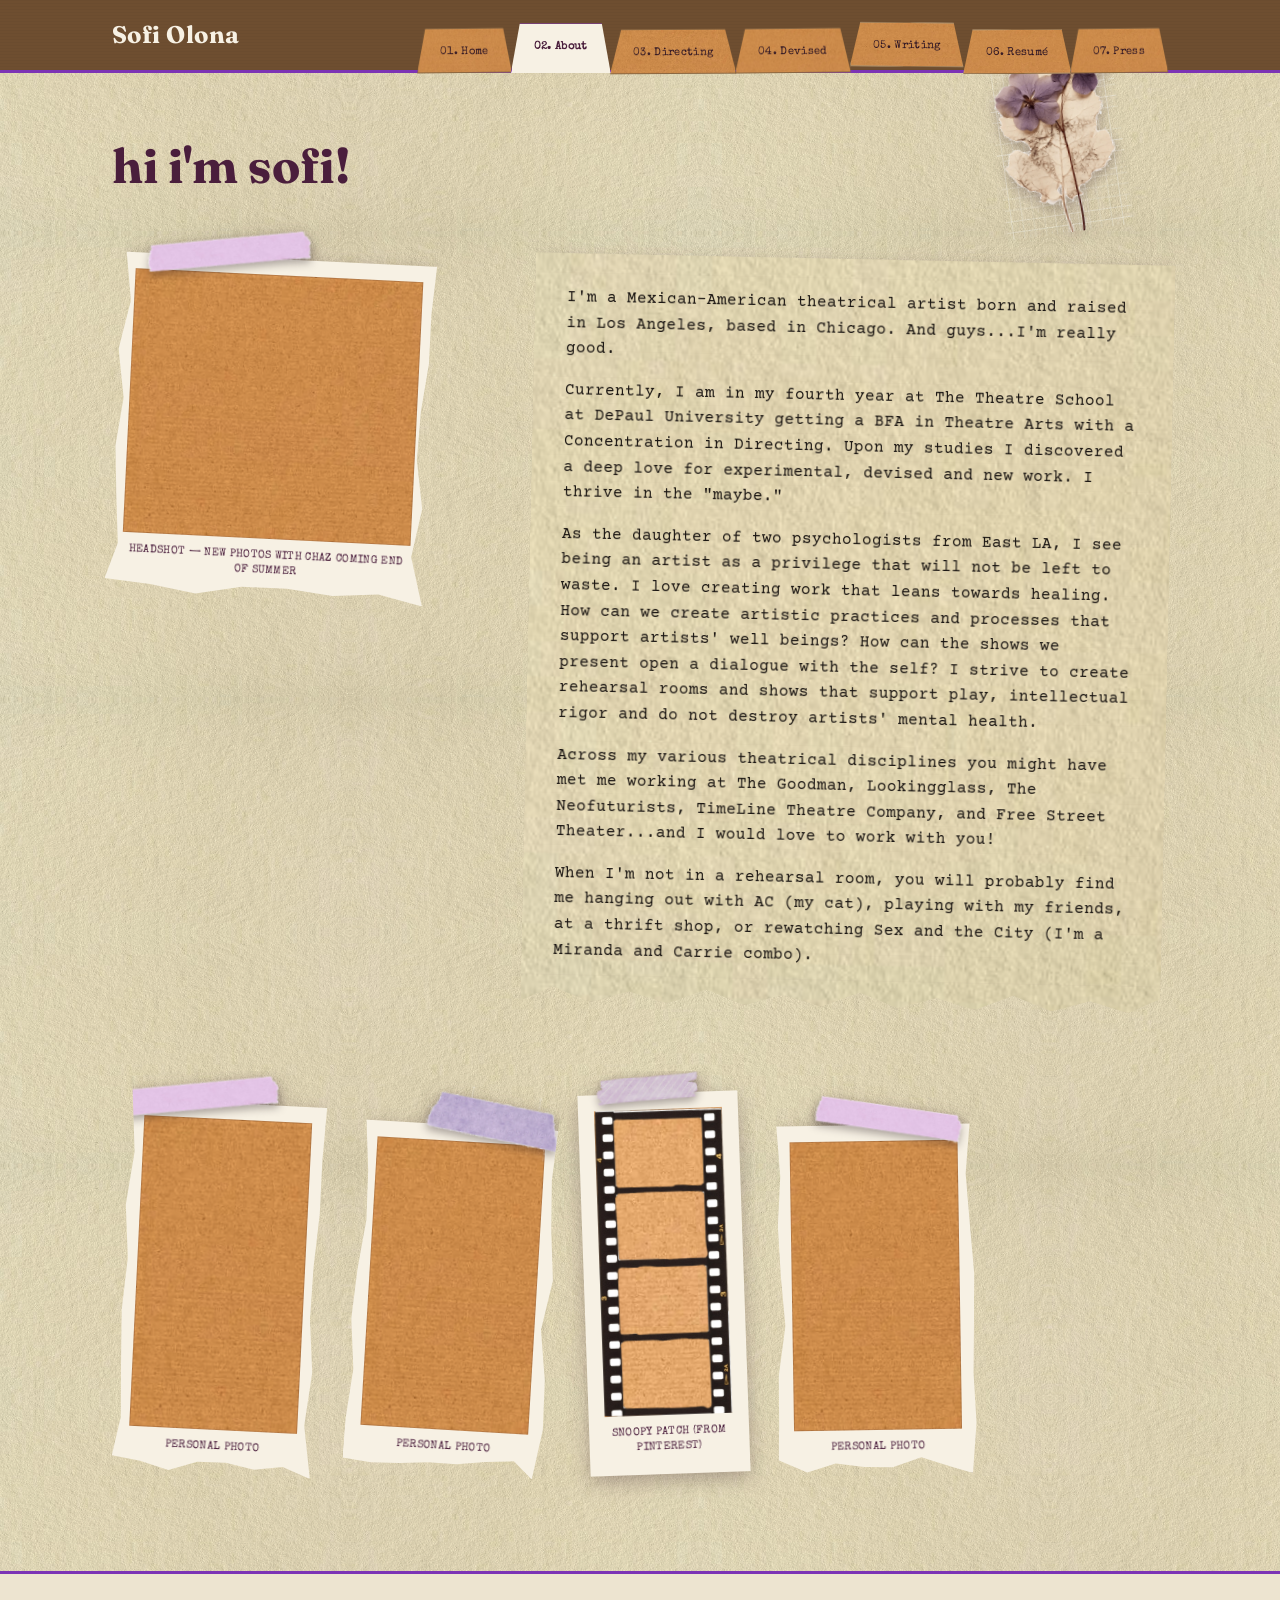
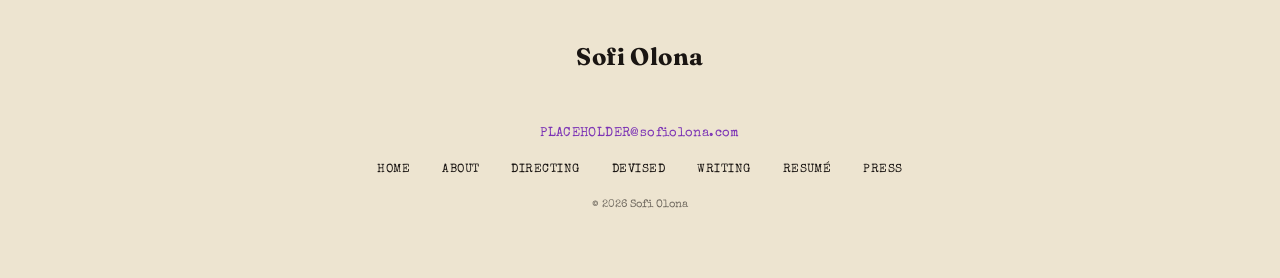
==== commit a2f66f31: "Add more/bigger flowers, guarantee a visible photo-booth example, add scrapbook motion Flowers: enla" ====
--- a/about.html
+++ b/about.html
@@ -20,6 +20,7 @@
 
 <main id="main-content" class="page page--about">
   <section class="about-content">
+    <div class="ephemera-flower" style="top: -105px; right: 60px; transform: rotate(-8deg);"></div>
     <h1 class="page-title">hi i'm sofi!</h1>
 
     <div class="about-intro">
--- a/css/variables.css
+++ b/css/variables.css
@@ -1,7 +1,7 @@
 :root {
-  --color-accent: #6B21A8;
-  --color-accent-dark: #4C1580;
-  --color-accent-light: #8B44C7;
+  --color-accent: #7C33B5;
+  --color-accent-dark: #5B1E8C;
+  --color-accent-light: #9D5FD1;
   --color-cream: #F7F1E4;
   --color-cream-dim: #EDE4D0;
   --color-ink: #1A1512;
@@ -17,7 +17,7 @@
   --color-plum-ink: #2E1524;
   --color-tape: rgba(139, 68, 199, 0.55);
   --color-tape-2: rgba(163, 116, 55, 0.7);
-  --color-tape-3: rgba(107, 33, 168, 0.5);
+  --color-tape-3: rgba(155, 100, 205, 0.45);
 
   --font-header: 'Fraunces', Georgia, serif;
   --font-body: 'Courier Prime', 'Courier New', monospace;
--- a/css/base.css
+++ b/css/base.css
@@ -14,7 +14,10 @@
   font-family: var(--font-body);
   font-size: 16px;
   background-color: var(--page-bg);
-  background-image: var(--grain-coarse);
+  background-image: var(--grain-fine), url("../assets/images/textures/paper-cream-tile.jpg");
+  background-size: auto, 700px auto;
+  background-repeat: repeat, repeat;
+  background-blend-mode: normal, multiply;
   color: var(--color-ink);
   line-height: 1.6;
 }
--- a/css/components.css
+++ b/css/components.css
@@ -18,7 +18,9 @@
   padding: 14px 22px 11px;
   margin-right: -9px;
   background-color: var(--color-kraft-light);
-  background-image: repeating-linear-gradient(178deg, rgba(74, 30, 60, 0.03) 0px, transparent 1px, transparent 3px), var(--grain-fine);
+  background-image: url("../assets/images/textures/paper-kraft.jpg");
+  background-size: cover;
+  background-blend-mode: multiply;
   color: var(--color-plum-ink);
   border: 1px solid var(--color-kraft-dark);
   clip-path: polygon(9% 0%, 91% 0%, 100% 100%, 0% 100%);
@@ -179,6 +181,7 @@
 .page-title {
   font-size: clamp(2rem, 5vw, 3rem);
   color: var(--color-blackberry);
+  margin-bottom: var(--space-lg);
 }
 
 .page-subhead {
@@ -201,10 +204,8 @@
   flex-direction: column;
   text-align: center;
   font-family: var(--font-typewriter);
-  border: 1px solid var(--color-kraft-dark);
   color: var(--color-blackberry);
   background-color: var(--color-cream);
-  background-image: var(--grain-fine);
   filter: drop-shadow(0 6px 10px rgba(46, 21, 36, 0.3));
   font-size: 0.66rem;
   line-height: 1.4;
@@ -220,41 +221,80 @@
   flex: 1 1 auto;
   margin-bottom: 10px;
   background-color: var(--color-kraft-light);
-  background-image: repeating-linear-gradient(45deg, rgba(46, 21, 36, 0.05) 0px, transparent 1px, transparent 4px), var(--grain-fine);
+  background-image: url("../assets/images/textures/paper-kraft.jpg");
+  background-size: cover;
+  background-blend-mode: multiply;
   border: 1px solid rgba(46, 21, 36, 0.15);
 }
 
 /* torn-edge variants — cycled per instance so no two photos share a silhouette */
-.placeholder-box:nth-of-type(6n+1) { clip-path: polygon(0.0% 4.5%, 14.3% 3.4%, 28.6% 3.8%, 42.9% 4.5%, 57.1% 1.3%, 71.4% 3.2%, 85.7% 4.5%, 100.0% 4.4%, 97.1% 14.3%, 99.2% 28.6%, 97.9% 42.9%, 95.0% 57.1%, 99.5% 71.4%, 98.4% 85.7%, 95.2% 100.0%, 85.7% 97.8%, 71.4% 99.0%, 57.1% 98.4%, 42.9% 95.5%, 28.6% 98.3%, 14.3% 97.9%, 0.0% 96.9%, 4.0% 85.7%, 2.5% 71.4%, 0.4% 57.1%, 2.9% 42.9%, 0.2% 28.6%, 0.5% 14.3%); transform: rotate(-2.4deg); }
-.placeholder-box:nth-of-type(6n+2) { clip-path: polygon(0.0% 3.4%, 14.3% 0.5%, 28.6% 3.1%, 42.9% 4.2%, 57.1% 4.2%, 71.4% 2.6%, 85.7% 3.2%, 100.0% 1.8%, 97.4% 14.3%, 99.5% 28.6%, 96.6% 42.9%, 97.0% 57.1%, 98.6% 71.4%, 98.1% 85.7%, 96.3% 100.0%, 85.7% 97.8%, 71.4% 95.2%, 57.1% 95.1%, 42.9% 95.8%, 28.6% 99.5%, 14.3% 99.6%, 0.0% 98.6%, 1.8% 85.7%, 3.5% 71.4%, 4.1% 57.1%, 2.8% 42.9%, 3.2% 28.6%, 2.9% 14.3%); transform: rotate(3.6deg); }
-.placeholder-box:nth-of-type(6n+3) { clip-path: polygon(0.0% 4.6%, 14.3% 0.7%, 28.6% 2.8%, 42.9% 2.4%, 57.1% 4.8%, 71.4% 1.9%, 85.7% 2.2%, 100.0% 2.9%, 98.1% 14.3%, 95.4% 28.6%, 95.6% 42.9%, 96.4% 57.1%, 99.7% 71.4%, 95.1% 85.7%, 97.3% 100.0%, 85.7% 97.0%, 71.4% 97.3%, 57.1% 97.4%, 42.9% 95.3%, 28.6% 98.6%, 14.3% 99.3%, 0.0% 95.0%, 1.3% 85.7%, 1.4% 71.4%, 2.2% 57.1%, 4.5% 42.9%, 1.9% 28.6%, 0.1% 14.3%); transform: rotate(-1.1deg); }
-.placeholder-box:nth-of-type(6n+4) { clip-path: polygon(0.0% 1.6%, 14.3% 3.1%, 28.6% 0.0%, 42.9% 4.9%, 57.1% 4.1%, 71.4% 5.0%, 85.7% 1.3%, 100.0% 1.0%, 99.7% 14.3%, 99.0% 28.6%, 99.9% 42.9%, 96.5% 57.1%, 98.2% 71.4%, 95.9% 85.7%, 96.2% 100.0%, 85.7% 98.3%, 71.4% 99.2%, 57.1% 98.3%, 42.9% 99.8%, 28.6% 96.8%, 14.3% 99.1%, 0.0% 99.3%, 4.4% 85.7%, 2.2% 71.4%, 4.7% 57.1%, 4.9% 42.9%, 3.3% 28.6%, 1.2% 14.3%); transform: rotate(2.1deg); }
-.placeholder-box:nth-of-type(6n+5) { clip-path: polygon(0.0% 2.0%, 14.3% 0.9%, 28.6% 4.5%, 42.9% 3.1%, 57.1% 2.6%, 71.4% 3.5%, 85.7% 4.3%, 100.0% 3.4%, 99.3% 14.3%, 95.0% 28.6%, 99.4% 42.9%, 99.3% 57.1%, 99.1% 71.4%, 97.9% 85.7%, 96.7% 100.0%, 85.7% 99.3%, 71.4% 99.2%, 57.1% 97.7%, 42.9% 95.7%, 28.6% 99.7%, 14.3% 95.5%, 0.0% 98.8%, 4.4% 85.7%, 1.1% 71.4%, 4.6% 57.1%, 4.9% 42.9%, 4.9% 28.6%, 3.2% 14.3%); transform: rotate(-3.0deg); }
-.placeholder-box:nth-of-type(6n)   { clip-path: polygon(0.0% 4.4%, 14.3% 1.7%, 28.6% 4.0%, 42.9% 4.8%, 57.1% 1.6%, 71.4% 3.8%, 85.7% 1.7%, 100.0% 0.8%, 98.3% 14.3%, 96.2% 28.6%, 99.3% 42.9%, 96.7% 57.1%, 98.2% 71.4%, 99.2% 85.7%, 97.8% 100.0%, 85.7% 98.1%, 71.4% 97.7%, 57.1% 95.6%, 42.9% 95.4%, 28.6% 98.9%, 14.3% 95.1%, 0.0% 96.9%, 4.8% 85.7%, 4.1% 71.4%, 2.6% 57.1%, 1.3% 42.9%, 4.6% 28.6%, 5.0% 14.3%); transform: rotate(3.9deg); }
+.placeholder-box:nth-of-type(6n+1) { clip-path: polygon(0.0% -46px, 14.3% -51px, 28.6% -57px, 42.9% -45px, 57.1% -39px, 71.4% -46px, 85.7% -47px, 100.0% -43px, 98.0% 14.3%, 98.0% 28.6%, 96.2% 42.9%, 95.7% 57.1%, 98.1% 71.4%, 95.4% 85.7%, 99.5% 100.0%, 85.7% 97.1%, 71.4% 98.2%, 57.1% 96.7%, 42.9% 96.8%, 28.6% 99.4%, 14.3% 97.3%, 0.0% 96.2%, 3.6% 85.7%, 2.4% 71.4%, 1.4% 57.1%, 3.2% 42.9%, 0.9% 28.6%, 4.0% 14.3%); transform: rotate(2.8deg); }
+.placeholder-box:nth-of-type(6n+2) { clip-path: polygon(0.0% -43px, 14.3% -48px, 28.6% -42px, 42.9% -47px, 57.1% -40px, 71.4% -40px, 85.7% -46px, 100.0% -58px, 96.3% 14.3%, 97.5% 28.6%, 99.8% 42.9%, 95.3% 57.1%, 98.7% 71.4%, 99.2% 85.7%, 95.1% 100.0%, 85.7% 95.1%, 71.4% 95.8%, 57.1% 96.9%, 42.9% 96.8%, 28.6% 97.5%, 14.3% 97.8%, 0.0% 96.9%, 0.4% 85.7%, 2.8% 71.4%, 0.3% 57.1%, 1.9% 42.9%, 4.9% 28.6%, 4.3% 14.3%); transform: rotate(3.4deg); }
+.placeholder-box:nth-of-type(6n+3) { clip-path: polygon(0.0% -56px, 14.3% -39px, 28.6% -44px, 42.9% -52px, 57.1% -45px, 71.4% -42px, 85.7% -42px, 100.0% -41px, 98.4% 14.3%, 95.5% 28.6%, 95.8% 42.9%, 96.4% 57.1%, 98.7% 71.4%, 96.9% 85.7%, 95.8% 100.0%, 85.7% 96.9%, 71.4% 97.8%, 57.1% 96.7%, 42.9% 95.1%, 28.6% 98.1%, 14.3% 97.7%, 0.0% 96.3%, 2.2% 85.7%, 0.5% 71.4%, 4.2% 57.1%, 2.3% 42.9%, 2.8% 28.6%, 3.3% 14.3%); transform: rotate(-2.9deg); }
+.placeholder-box:nth-of-type(6n+4) { clip-path: polygon(0.0% -48px, 14.3% -42px, 28.6% -54px, 42.9% -51px, 57.1% -45px, 71.4% -46px, 85.7% -46px, 100.0% -40px, 95.8% 14.3%, 97.5% 28.6%, 99.3% 42.9%, 98.8% 57.1%, 98.2% 71.4%, 99.3% 85.7%, 97.1% 100.0%, 85.7% 98.0%, 71.4% 95.3%, 57.1% 98.0%, 42.9% 97.8%, 28.6% 96.7%, 14.3% 99.1%, 0.0% 95.5%, 0.6% 85.7%, 0.8% 71.4%, 4.5% 57.1%, 2.6% 42.9%, 1.5% 28.6%, 3.1% 14.3%); transform: rotate(-0.9deg); }
+.placeholder-box:nth-of-type(6n+5) { clip-path: polygon(0.0% -49px, 14.3% -56px, 28.6% -54px, 42.9% -45px, 57.1% -56px, 71.4% -49px, 85.7% -41px, 100.0% -50px, 99.4% 14.3%, 95.6% 28.6%, 95.6% 42.9%, 99.7% 57.1%, 95.0% 71.4%, 96.3% 85.7%, 96.9% 100.0%, 85.7% 95.2%, 71.4% 99.3%, 57.1% 99.5%, 42.9% 98.6%, 28.6% 95.2%, 14.3% 96.9%, 0.0% 96.5%, 1.7% 85.7%, 0.2% 71.4%, 2.8% 57.1%, 4.3% 42.9%, 4.0% 28.6%, 1.5% 14.3%); transform: rotate(-2.9deg); }
+.placeholder-box:nth-of-type(6n)   { clip-path: polygon(0.0% -47px, 14.3% -57px, 28.6% -40px, 42.9% -52px, 57.1% -47px, 71.4% -57px, 85.7% -53px, 100.0% -49px, 95.9% 14.3%, 97.7% 28.6%, 98.7% 42.9%, 96.0% 57.1%, 98.3% 71.4%, 96.0% 85.7%, 96.5% 100.0%, 85.7% 96.8%, 71.4% 96.4%, 57.1% 97.2%, 42.9% 96.9%, 28.6% 98.8%, 14.3% 95.8%, 0.0% 98.1%, 3.8% 85.7%, 3.4% 71.4%, 3.1% 57.1%, 1.1% 42.9%, 0.7% 28.6%, 0.7% 14.3%); transform: rotate(0.1deg); }
 
 .placeholder-box::after {
   content: '';
   position: absolute;
-  top: -14px;
+  top: -42px;
   left: 50%;
-  width: 58px;
-  height: 24px;
+  width: 190px;
+  height: 80px;
   transform: translateX(-50%) rotate(-4deg);
-  background: linear-gradient(180deg, var(--color-tape), rgba(139, 68, 199, 0.22));
-  border-left: 1px solid rgba(255, 255, 255, 0.25);
-  border-right: 1px solid rgba(255, 255, 255, 0.25);
-  box-shadow: 0 2px 3px rgba(0, 0, 0, 0.2);
-  z-index: 1;
-}
-
-/* tape variants — rotation, length, color and torn ends all vary per instance */
-.placeholder-box:nth-of-type(7n+1)::after { left: 40%; width: 64px; transform: translateX(-50%) rotate(-7deg); background: linear-gradient(180deg, var(--color-tape-2), rgba(163, 116, 55, 0.45)); clip-path: polygon(3.6% 0.0%, 4.5% 33.3%, 7.4% 66.7%, 3.7% 100.0%, 1.5% 100%, 95.3% 100.0%, 98.5% 66.7%, 95.9% 33.3%, 95.0% 0.0%); }
-.placeholder-box:nth-of-type(7n+2)::after { left: 60%; width: 46px; transform: translateX(-50%) rotate(6deg); background: linear-gradient(180deg, var(--color-tape), rgba(139, 68, 199, 0.35)); }
-.placeholder-box:nth-of-type(7n+3)::after { left: 46%; width: 72px; transform: translateX(-50%) rotate(-2deg); background: linear-gradient(180deg, var(--color-tape-3), rgba(107, 33, 168, 0.32)); clip-path: polygon(7.2% 0.0%, 5.5% 33.3%, 6.1% 66.7%, 7.2% 100.0%, 0.8% 100%, 94.9% 100.0%, 92.8% 66.7%, 93.0% 33.3%, 95.4% 0.0%); }
-.placeholder-box:nth-of-type(7n+4)::after { left: 55%; width: 50px; transform: translateX(-50%) rotate(8deg); background: linear-gradient(180deg, var(--color-tape-2), rgba(163, 116, 55, 0.4)); }
-.placeholder-box:nth-of-type(7n+5)::after { left: 35%; width: 66px; transform: translateX(-50%) rotate(-5deg); background: linear-gradient(180deg, var(--color-tape), rgba(139, 68, 199, 0.38)); clip-path: polygon(4.4% 0.0%, 2.8% 33.3%, 6.8% 66.7%, 2.3% 100.0%, 1.5% 100%, 97.2% 100.0%, 96.7% 66.7%, 92.2% 33.3%, 99.2% 0.0%); }
-.placeholder-box:nth-of-type(7n+6)::after { left: 65%; width: 54px; transform: translateX(-50%) rotate(3deg); background: linear-gradient(180deg, var(--color-tape-3), rgba(107, 33, 168, 0.35)); }
-.placeholder-box:nth-of-type(7n)::after   { left: 50%; width: 60px; transform: translateX(-50%) rotate(-8deg); background: linear-gradient(180deg, var(--color-tape-2), rgba(163, 116, 55, 0.45)); clip-path: polygon(5.1% 0.0%, 3.4% 33.3%, 5.8% 66.7%, 0.5% 100.0%, 2.1% 100%, 97.0% 100.0%, 95.1% 66.7%, 98.6% 33.3%, 97.2% 0.0%); }
+  background-image: url("../assets/images/textures/washi-tape-1.png");
+  background-size: 100% 100%;
+  background-repeat: no-repeat;
+  filter: drop-shadow(0 4px 4px rgba(20, 10, 15, 0.35));
+  z-index: 2;
+}
+
+/* tape variants — image, rotation and length all vary per instance */
+.placeholder-box:nth-of-type(7n+1)::after { left: 34%; width: 172px; height: 74px; transform: translateX(-50%) rotate(-8deg); background-image: url("../assets/images/textures/washi-tape-2.png"); }
+.placeholder-box:nth-of-type(7n+2)::after { left: 66%; width: 148px; height: 72px; transform: translateX(-50%) rotate(7deg); background-image: url("../assets/images/textures/washi-tape-3.png"); }
+.placeholder-box:nth-of-type(7n+3)::after { left: 44%; width: 200px; height: 84px; transform: translateX(-50%) rotate(-3deg); background-image: url("../assets/images/textures/washi-tape-1.png"); }
+.placeholder-box:nth-of-type(7n+4)::after { left: 58%; width: 154px; height: 72px; transform: translateX(-50%) rotate(9deg); background-image: url("../assets/images/textures/washi-tape-2.png"); }
+.placeholder-box:nth-of-type(7n+5)::after { left: 30%; width: 182px; height: 78px; transform: translateX(-50%) rotate(-6deg); background-image: url("../assets/images/textures/washi-tape-3.png"); }
+.placeholder-box:nth-of-type(7n+6)::after { left: 70%; width: 158px; height: 72px; transform: translateX(-50%) rotate(4deg); background-image: url("../assets/images/textures/washi-tape-1.png"); }
+.placeholder-box:nth-of-type(7n)::after   { left: 50%; width: 166px; height: 74px; transform: translateX(-50%) rotate(-9deg); background-image: url("../assets/images/textures/washi-tape-2.png"); }
+
+/* photo-booth variant — an instant-camera filmstrip instead of a taped-down photo, cycled in for variety */
+.placeholder-box:nth-of-type(5n+3),
+.placeholder-box--booth {
+  clip-path: none;
+  transform: rotate(-2deg);
+  flex: 0 0 160px;
+  max-width: 160px;
+  min-height: 0;
+}
+
+.placeholder-box:nth-of-type(5n+3)::before,
+.placeholder-box--booth::before {
+  flex: 0 0 auto;
+  aspect-ratio: 400 / 956;
+  margin-bottom: 10px;
+  background-color: var(--color-kraft-light);
+  background-image:
+    url("../assets/images/ephemera/filmstrip-frame.png"),
+    url("../assets/images/textures/paper-kraft.jpg");
+  background-size: contain, cover;
+  background-repeat: no-repeat, repeat;
+  background-position: center, center;
+  background-blend-mode: normal, normal;
+  border: none;
+}
+
+.placeholder-box:nth-of-type(5n+3)::after,
+.placeholder-box--booth::after {
+  top: -28px;
+  width: 108px;
+  height: 46px;
+}
+
+.placeholder-box--booth {
+  margin: 0 auto;
+}
 
 .photo-strip {
   display: flex;
@@ -301,6 +341,7 @@
   display: flex;
   flex-direction: column;
   gap: var(--space-lg);
+  margin-top: 70px;
 }
 
 .entry {
@@ -367,6 +408,7 @@
 }
 
 .hero {
+  position: relative;
   padding: var(--space-xl) 0;
 }
 
@@ -424,12 +466,14 @@
 .paper-card {
   position: relative;
   background-color: var(--color-paper);
-  background-image: repeating-linear-gradient(0deg, rgba(46, 21, 36, 0.035) 0px, transparent 1px, transparent 26px), var(--grain-fine);
+  background-image: repeating-linear-gradient(0deg, rgba(46, 21, 36, 0.035) 0px, transparent 1px, transparent 26px), url("../assets/images/textures/paper-cream.jpg");
+  background-size: auto, cover;
+  background-blend-mode: normal, multiply;
   padding: var(--space-md) var(--space-md) calc(var(--space-md) + 6px);
   filter: drop-shadow(0 5px 8px rgba(46, 21, 36, 0.25));
   clip-path: polygon(
-    0% 1.5%, 5% 0%, 11% 2%, 17% 0.5%, 23% 2%, 29% 0%, 35% 1.5%, 41% 0%, 47% 2%,
-    53% 0.5%, 59% 2%, 65% 0%, 71% 1.5%, 77% 0%, 83% 2%, 89% 0.5%, 95% 2%, 100% 0%,
+    0% -25px, 5% -43px, 11% -27px, 17% -42px, 23% -25px, 29% -39px, 35% -24px, 41% -42px, 47% -26px,
+    53% -43px, 59% -28px, 65% -40px, 71% -29px, 77% -42px, 83% -25px, 89% -40px, 95% -28px, 100% -39px,
     100% 98%, 95% 100%, 89% 98.5%, 83% 100%, 77% 98%, 71% 100%, 65% 98.5%, 59% 100%,
     53% 98%, 47% 100%, 41% 98.5%, 35% 100%, 29% 98%, 23% 100%, 17% 98.5%, 11% 100%,
     5% 98%, 0% 100%
@@ -450,6 +494,24 @@
 
 .paper-card--tilt-right {
   transform: rotate(1.2deg);
+}
+
+.paper-card--purple {
+  background-color: var(--color-tape-3);
+  background-image: repeating-linear-gradient(0deg, rgba(46, 21, 36, 0.05) 0px, transparent 1px, transparent 26px), url("../assets/images/textures/paper-purple.jpg");
+  background-size: auto, cover;
+  background-blend-mode: normal, multiply;
+  color: var(--color-cream);
+}
+
+.paper-card--purple .page-title,
+.paper-card--purple .hero__tagline {
+  color: var(--color-cream);
+}
+
+.about-content,
+.devised-content {
+  position: relative;
 }
 
 .about-intro {
@@ -477,27 +539,36 @@
 .paper-card--taped::after {
   content: '';
   position: absolute;
-  top: -14px;
+  top: -38px;
   left: 50%;
-  width: 70px;
-  height: 26px;
+  width: 190px;
+  height: 78px;
   transform: translateX(-50%) rotate(-3deg);
-  background: linear-gradient(180deg, var(--color-tape), rgba(139, 68, 199, 0.2));
-  box-shadow: 0 1px 3px rgba(0, 0, 0, 0.2);
+  background-image: url("../assets/images/textures/washi-tape-1.png");
+  background-size: 100% 100%;
+  background-repeat: no-repeat;
+  filter: drop-shadow(0 4px 4px rgba(20, 10, 15, 0.35));
+  z-index: 2;
 }
 
 /* ---- ephemera: decorative, non-load-bearing scrapbook details ---- */
 
 .ephemera-flower {
   position: absolute;
-  width: 46px;
-  height: 46px;
-  background-image: url("data:image/svg+xml,%3Csvg xmlns='http://www.w3.org/2000/svg' viewBox='0 0 100 100'%3E%3Cg fill='%23C9A227' opacity='0.85'%3E%3Cellipse cx='50' cy='20' rx='9' ry='17'/%3E%3Cellipse cx='50' cy='80' rx='9' ry='17'/%3E%3Cellipse cx='20' cy='50' rx='17' ry='9'/%3E%3Cellipse cx='80' cy='50' rx='17' ry='9'/%3E%3Cellipse cx='29' cy='29' rx='9' ry='17' transform='rotate(45 29 29)'/%3E%3Cellipse cx='71' cy='71' rx='9' ry='17' transform='rotate(45 71 71)'/%3E%3Cellipse cx='71' cy='29' rx='9' ry='17' transform='rotate(-45 71 29)'/%3E%3Cellipse cx='29' cy='71' rx='9' ry='17' transform='rotate(-45 29 71)'/%3E%3C/g%3E%3Ccircle cx='50' cy='50' r='13' fill='%234A1E3C'/%3E%3C/svg%3E");
+  width: 128px;
+  height: 202px;
+  background-image: url("../assets/images/ephemera/pressed-flower-1.png");
   background-repeat: no-repeat;
   background-size: contain;
-  opacity: 0.9;
+  filter: drop-shadow(0 5px 7px rgba(46, 21, 36, 0.32));
   pointer-events: none;
   z-index: 1;
+}
+
+.ephemera-flower--2 {
+  width: 117px;
+  height: 223px;
+  background-image: url("../assets/images/ephemera/pressed-flower-2.png");
 }
 
 .ephemera-stain {
@@ -528,3 +599,95 @@
   filter: drop-shadow(0 3px 5px rgba(46, 21, 36, 0.3));
   clip-path: polygon(0% 20%, 3% 0%, 12% 15%, 22% 2%, 34% 18%, 46% 0%, 58% 16%, 70% 3%, 82% 19%, 92% 4%, 100% 22%, 97% 45%, 100% 68%, 96% 82%, 100% 100%, 88% 85%, 76% 98%, 64% 84%, 52% 100%, 40% 82%, 28% 97%, 16% 83%, 4% 96%, 0% 78%, 4% 55%, 0% 40%);
 }
+
+/* ---- scrapbook motion: hover lift, a gentle flower sway, and a settle-in reveal on scroll ---- */
+
+.placeholder-box,
+.paper-card,
+.work-card {
+  transition: translate 0.25s ease, scale 0.25s ease, filter 0.25s ease, box-shadow 0.25s ease;
+}
+
+.placeholder-box:hover,
+.work-card:hover {
+  translate: 0 -6px;
+  scale: 1.025;
+  filter: drop-shadow(0 12px 16px rgba(46, 21, 36, 0.35));
+}
+
+.paper-card:hover {
+  translate: 0 -6px;
+  scale: 1.015;
+  filter: drop-shadow(0 10px 14px rgba(46, 21, 36, 0.3));
+}
+
+.work-card:hover {
+  box-shadow: 0 10px 20px rgba(46, 21, 36, 0.28);
+}
+
+.ephemera-flower {
+  animation: flower-sway 7s ease-in-out infinite;
+  transform-origin: top center;
+}
+
+.ephemera-flower--2 {
+  animation-duration: 8.5s;
+}
+
+@keyframes flower-sway {
+  0%, 100% { rotate: -1.4deg; }
+  50% { rotate: 1.4deg; }
+}
+
+@media (prefers-reduced-motion: reduce) {
+  .ephemera-flower {
+    animation: none;
+  }
+  .placeholder-box,
+  .paper-card,
+  .work-card {
+    transition: none;
+  }
+}
+
+.js-reveal-ready .placeholder-box,
+.js-reveal-ready .paper-card,
+.js-reveal-ready .work-card,
+.js-reveal-ready .torn-strip {
+  opacity: 0;
+  translate: 0 26px;
+  scale: 0.97;
+  transition: opacity 0.65s ease, translate 0.65s ease, scale 0.65s ease, filter 0.25s ease, box-shadow 0.25s ease;
+}
+
+.js-reveal-ready .placeholder-box.is-visible,
+.js-reveal-ready .paper-card.is-visible,
+.js-reveal-ready .work-card.is-visible,
+.js-reveal-ready .torn-strip.is-visible {
+  opacity: 1;
+  translate: 0 0;
+  scale: 1;
+}
+
+.js-reveal-ready .placeholder-box.is-visible:hover,
+.js-reveal-ready .work-card.is-visible:hover {
+  translate: 0 -6px;
+  scale: 1.025;
+}
+
+.js-reveal-ready .paper-card.is-visible:hover {
+  translate: 0 -6px;
+  scale: 1.015;
+}
+
+@media (prefers-reduced-motion: reduce) {
+  .js-reveal-ready .placeholder-box,
+  .js-reveal-ready .paper-card,
+  .js-reveal-ready .work-card,
+  .js-reveal-ready .torn-strip {
+    opacity: 1;
+    translate: 0 0;
+    scale: 1;
+    transition: none;
+  }
+}
